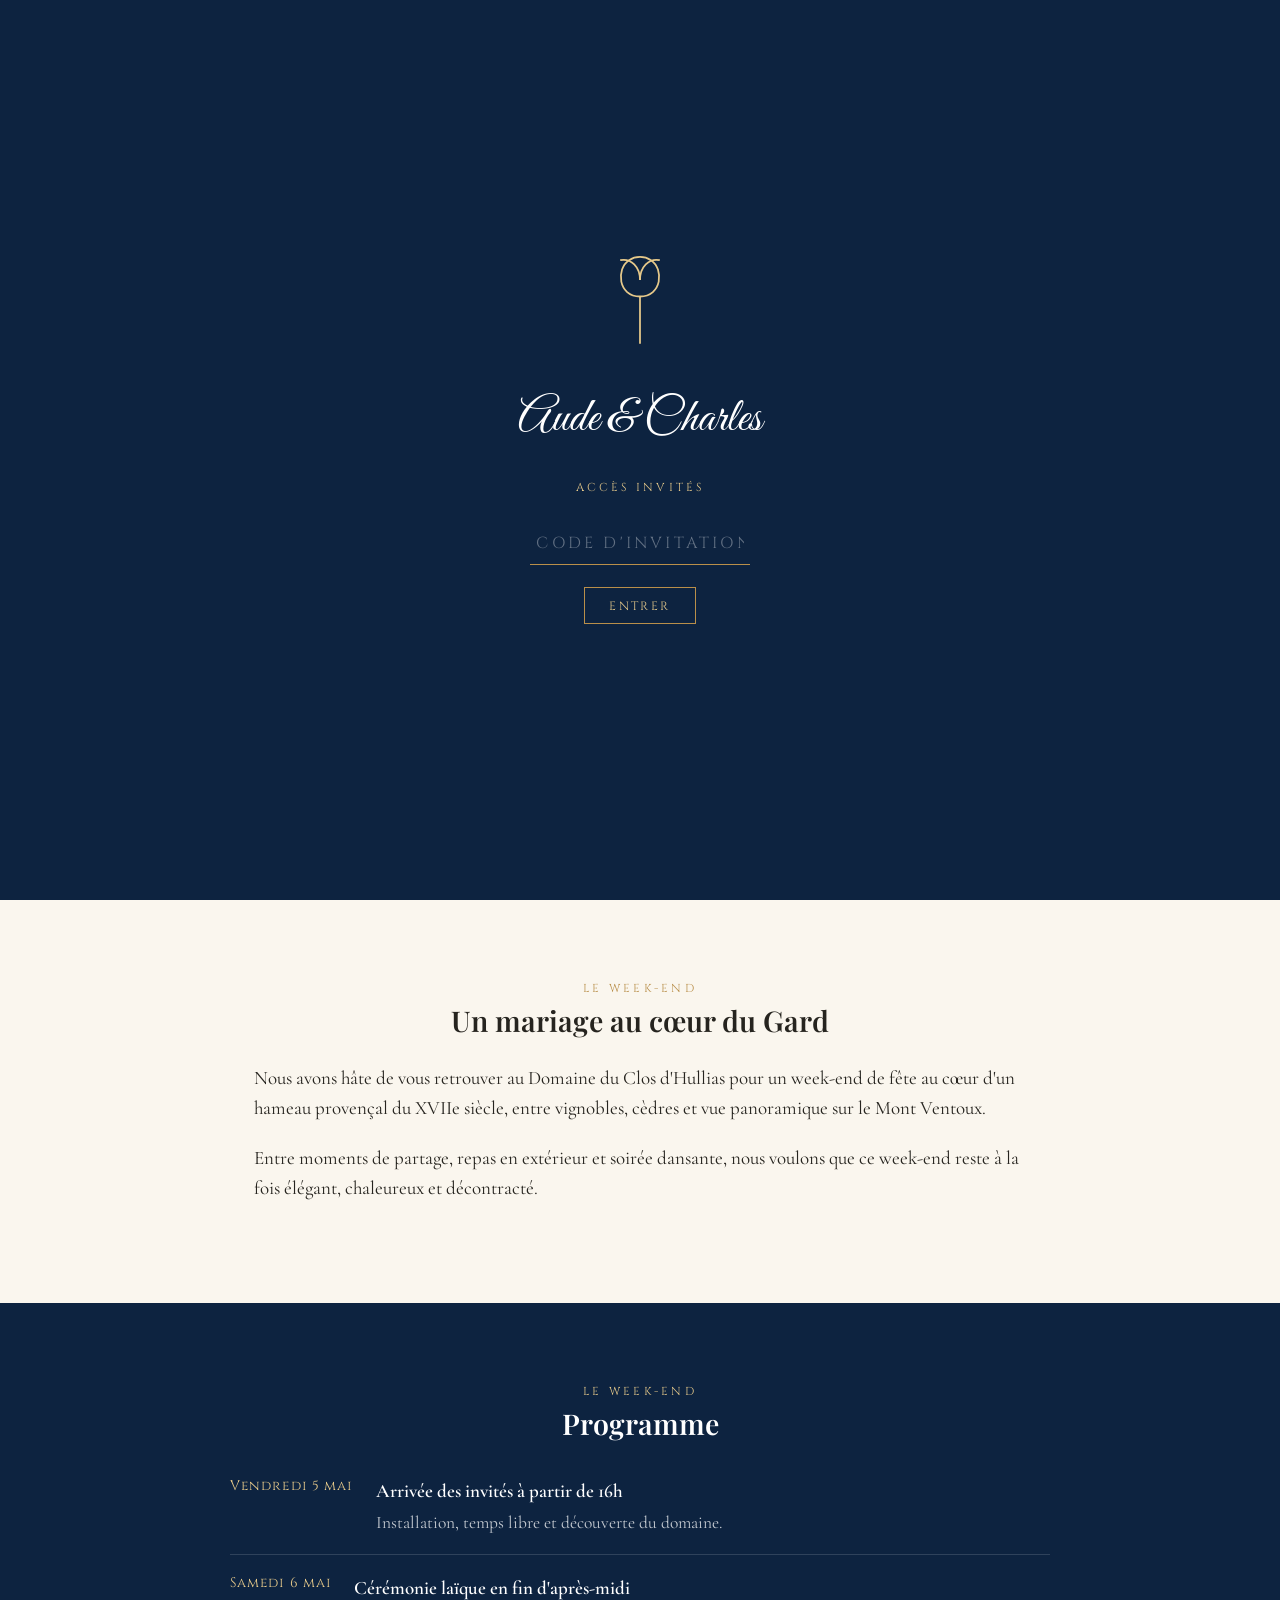
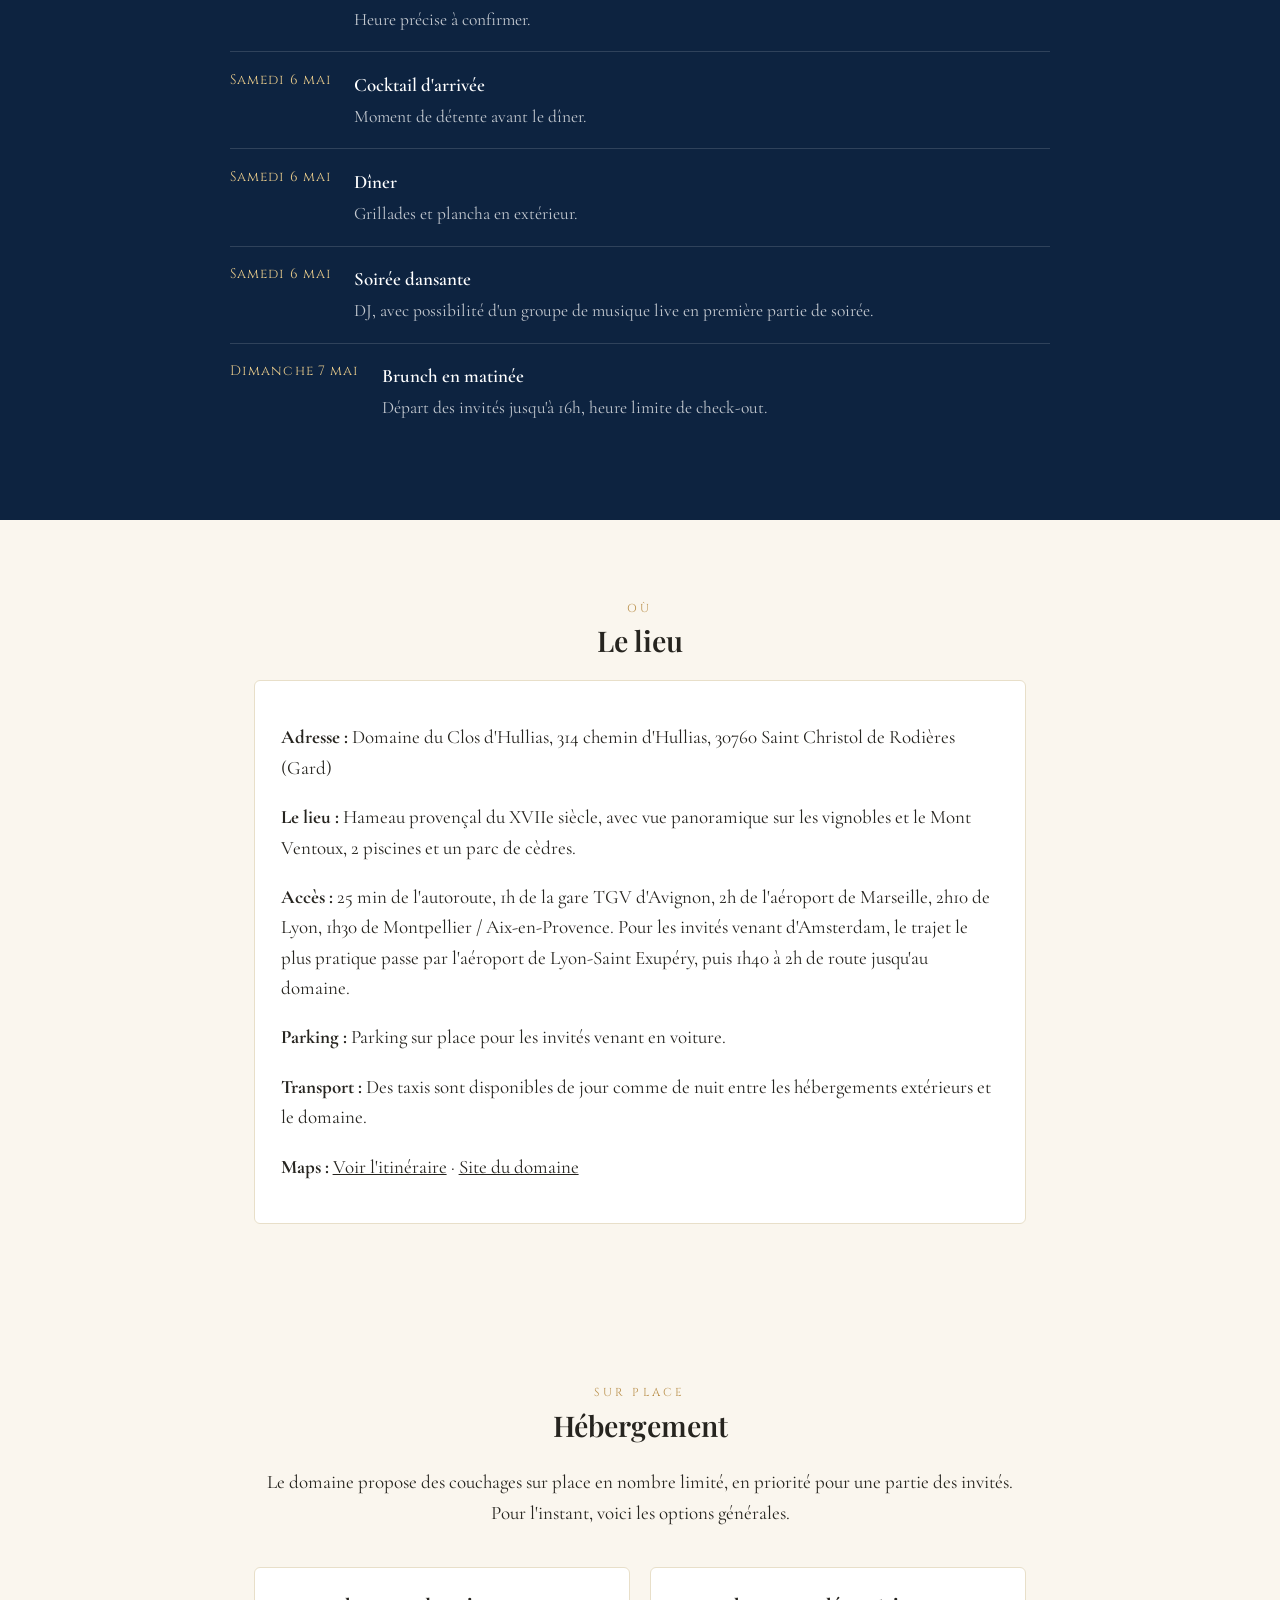
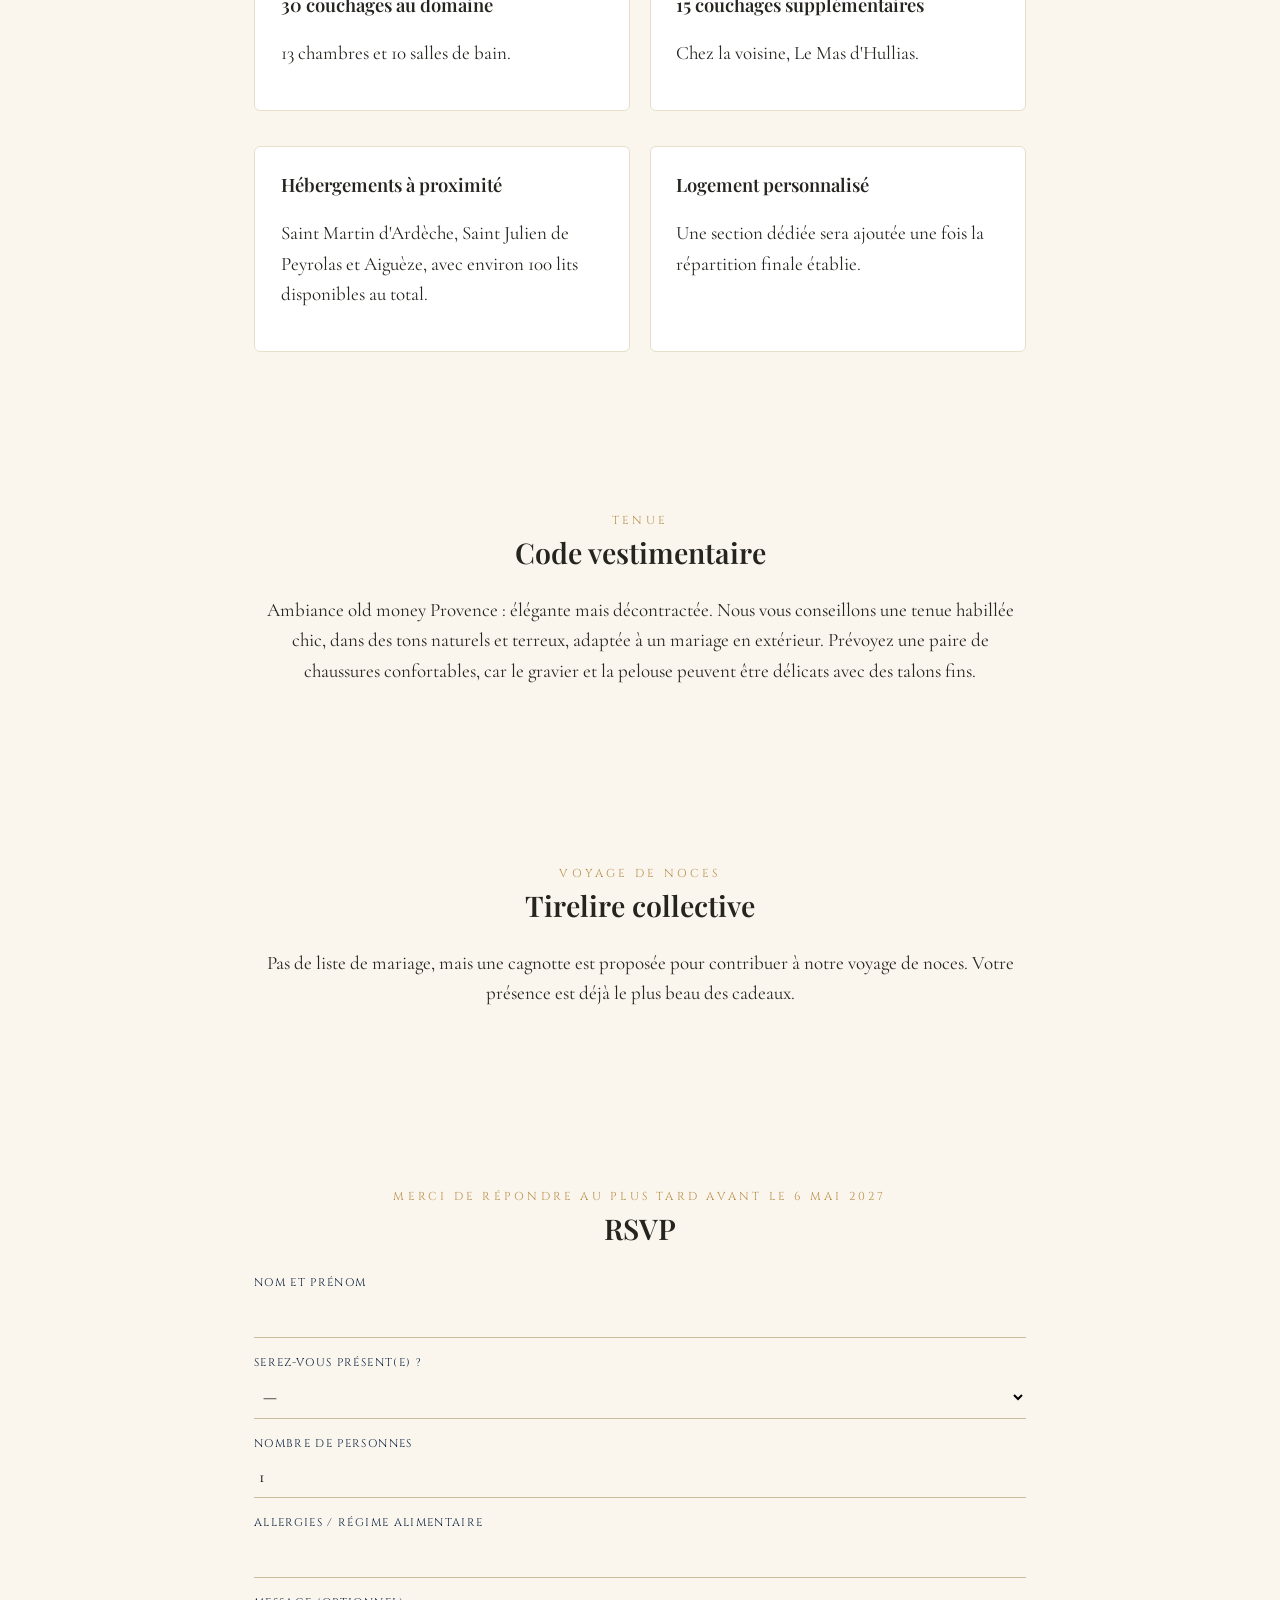
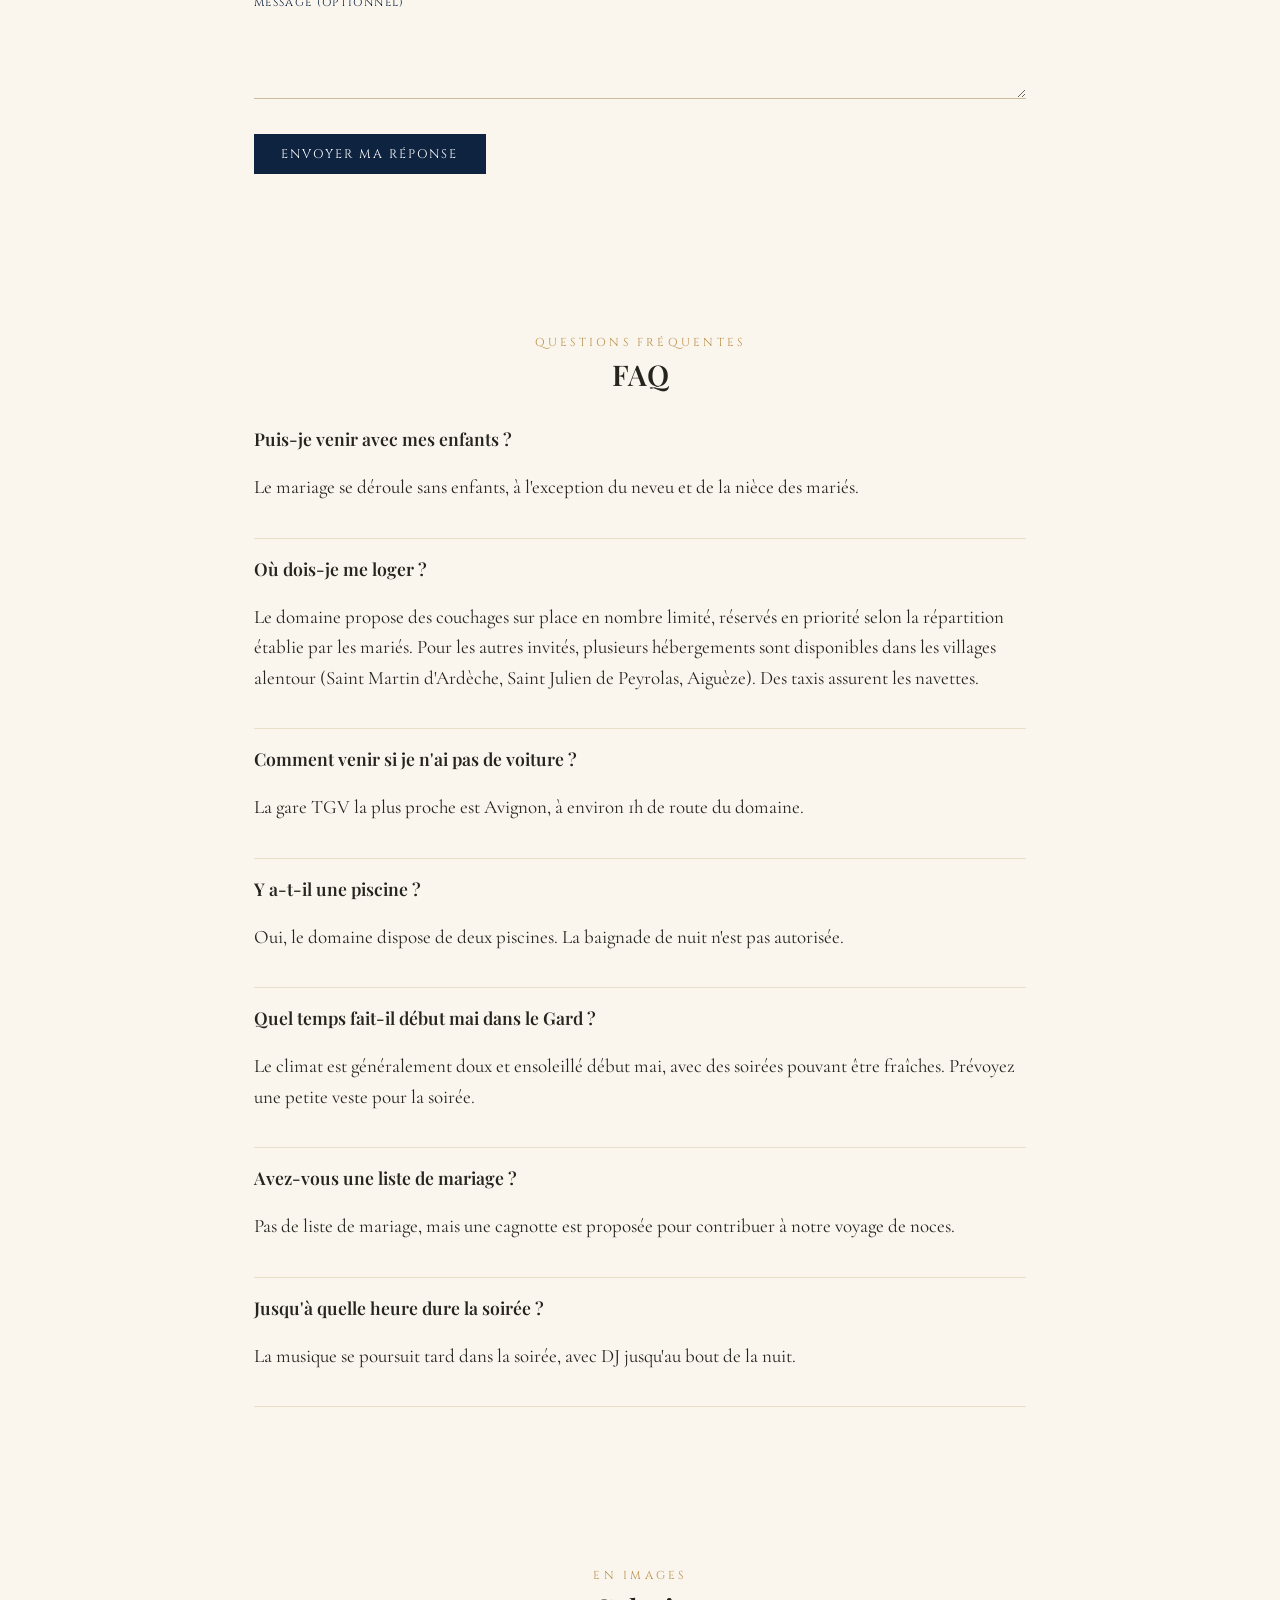
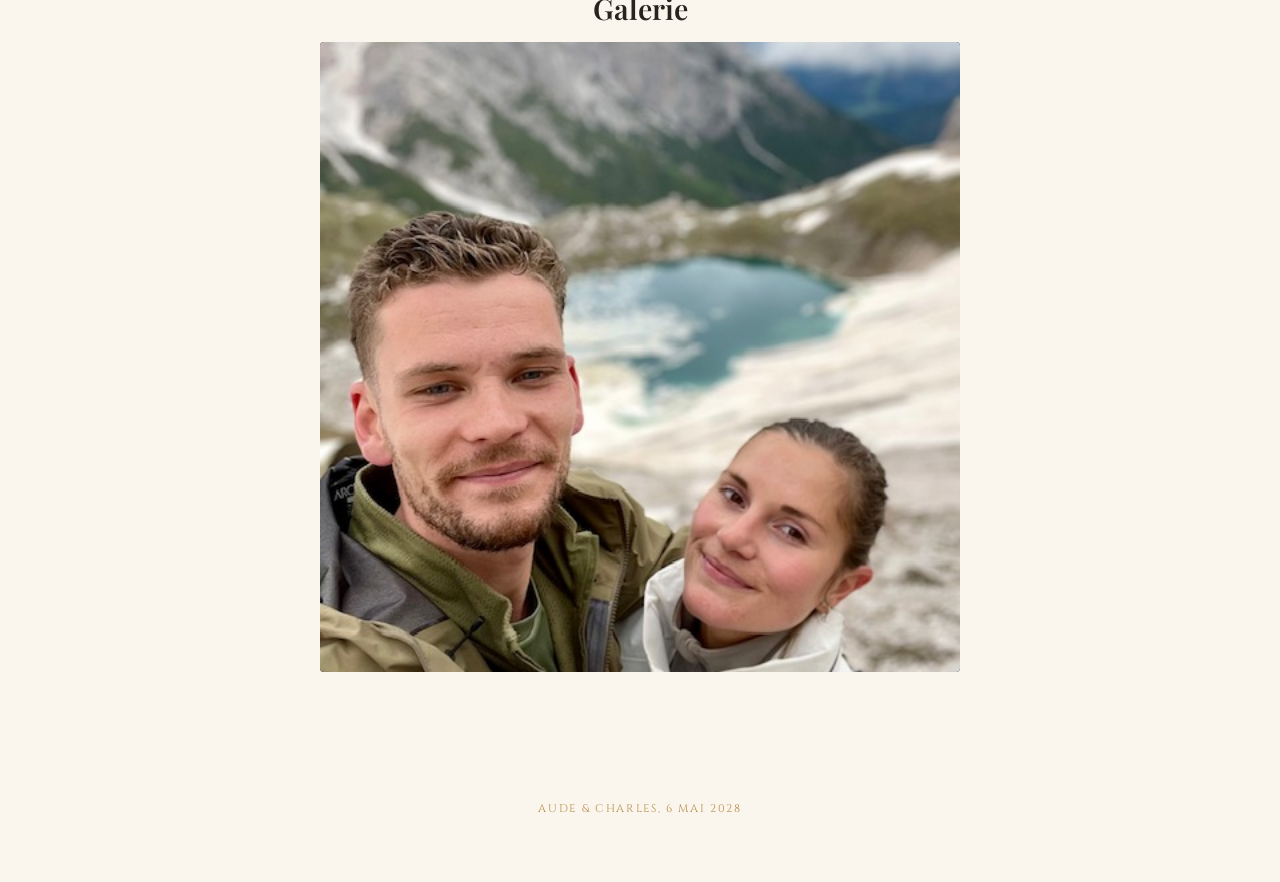
==== version 1 site/index (4).html @ 09586464 "Publish wedding website" ====
<!DOCTYPE html>
<html lang="fr">
<head>
<meta charset="UTF-8">
<meta name="viewport" content="width=device-width, initial-scale=1">
<title>Aude &amp; Charles, 6 mai 2028</title>
<link rel="preconnect" href="https://fonts.googleapis.com">
<link href="https://fonts.googleapis.com/css2?family=Playfair+Display:ital,wght@0,400;0,600;1,400&family=Cormorant+Garamond:ital,wght@0,400;0,500;0,600;1,400&family=Cinzel:wght@500;600&family=Great+Vibes&display=swap" rel="stylesheet">
<style>
  :root{
    --ivory:#faf6ee;
    --white:#ffffff;
    --marine:#0d2340;
    --marine-deep:#081627;
    --gold:#b98f4a;
    --gold-light:#e6c98a;
    --ink:#26241f;
  }
  *{box-sizing:border-box;}
  html{scroll-behavior:smooth;}
  body{
    margin:0;
    background:var(--ivory);
    color:var(--ink);
    font-family:'Cormorant Garamond', serif;
    font-size:19px;
    line-height:1.6;
  }
  h1,h2,h3{font-family:'Playfair Display', serif; font-weight:600; margin:0 0 .4em;}
  .eyebrow{
    font-family:'Cinzel', serif;
    font-size:.72rem;
    letter-spacing:.28em;
    text-transform:uppercase;
    color:var(--gold);
  }
  a{color:inherit;}
  .todo{
    background:#fff3d6;
    border:1px dashed var(--gold);
    padding:.15em .5em;
    border-radius:4px;
    font-size:.85em;
    font-family:'Cinzel', serif;
    letter-spacing:.03em;
  }
  section{padding:5rem 1.5rem; max-width:820px; margin:0 auto;}
  .center{text-align:center;}

  /* ---------- Access gate ---------- */
  #gate{
    position:fixed; inset:0; z-index:50;
    background:var(--marine);
    display:flex; align-items:center; justify-content:center;
    flex-direction:column; text-align:center; padding:2rem;
    transition:opacity .8s ease, visibility .8s ease;
  }
  #gate.hidden{opacity:0; visibility:hidden; pointer-events:none;}
  #gate svg{width:110px; height:110px; margin-bottom:1.5rem;}
  #gate h1{color:var(--white); font-family:'Great Vibes', cursive; font-size:3rem; font-weight:400; margin-bottom:.2em;}
  #gate p{color:var(--gold-light); margin-bottom:1.6rem;}
  #code-input{
    background:transparent; border:none; border-bottom:1px solid var(--gold);
    color:var(--white); font-family:'Cinzel', serif; letter-spacing:.3em;
    text-transform:uppercase; text-align:center; font-size:1rem;
    padding:.6em .4em; width:220px; outline:none;
  }
  #code-input::placeholder{color:rgba(255,255,255,.35); letter-spacing:.2em;}
  #gate button{
    margin-top:1.4rem; background:none; border:1px solid var(--gold);
    color:var(--gold-light); font-family:'Cinzel', serif; font-size:.75rem;
    letter-spacing:.2em; text-transform:uppercase; padding:.8em 2em;
    cursor:pointer; transition:background .3s;
  }
  #gate button:hover{background:rgba(185,143,74,.15);}
  #gate-error{color:#e08a8a; font-size:.85rem; margin-top:.8rem; min-height:1.2em; font-family:'Cinzel', serif; letter-spacing:.05em;}

  /* ---------- Hero ---------- */
  #hero{
    min-height:100vh; display:flex; flex-direction:column; align-items:center; justify-content:center;
    text-align:center; padding:2rem; position:relative;
    background:linear-gradient(180deg, var(--ivory), #f2ead9);
  }
  #hero .arch{width:220px; height:auto; margin-bottom:1.2rem; opacity:.85;}
  #hero h1{
    font-family:'Playfair Display', serif;
    font-size:clamp(3rem, 9vw, 5.2rem);
    font-weight:600;
    background:linear-gradient(120deg, #7a5a24, var(--gold-light) 35%, var(--gold) 55%, #7a5a24 80%);
    -webkit-background-clip:text; background-clip:text; color:transparent;
    margin:0;
  }
  #hero .amp{font-family:'Great Vibes', cursive; font-size:.55em; display:inline-block; margin:0 .15em; color:var(--gold);}
  #hero .date{margin-top:1rem; font-family:'Cinzel', serif; letter-spacing:.25em; font-size:.95rem; color:var(--marine);}
  #hero .place{margin-top:.3rem; font-size:1.05rem; color:#5a5648;}

  /* ---------- Countdown ---------- */
  #countdown{display:flex; gap:2.2rem; justify-content:center; margin-top:2.6rem; flex-wrap:wrap;}
  #countdown div{text-align:center;}
  #countdown .num{font-family:'Playfair Display', serif; font-size:2.4rem; color:var(--marine); line-height:1;}
  #countdown .lab{font-family:'Cinzel', serif; font-size:.62rem; letter-spacing:.2em; text-transform:uppercase; color:var(--gold);}

  /* ---------- Programme (navy) ---------- */
  #programme{background:var(--marine); color:var(--white); max-width:none;}
  #programme .inner{max-width:820px; margin:0 auto;}
  #programme .eyebrow{color:var(--gold-light);}
  #programme h2{color:var(--white);}
  .prog-item{
    display:flex; gap:1.4rem; padding:1.1rem 0; border-bottom:1px solid rgba(255,255,255,.14);
  }
  .prog-item:last-child{border-bottom:none;}
  .prog-time{font-family:'Cinzel', serif; font-size:.85rem; letter-spacing:.08em; color:var(--gold-light); min-width:74px;}
  .prog-what b{font-weight:600;}
  .prog-what span{display:block; opacity:.75; font-size:.92em; margin-top:.15em;}

  /* ---------- Venue ---------- */
  .card{
    background:var(--white); border:1px solid #e8dfc9; border-radius:6px;
    padding:1.4rem 1.6rem; margin-top:1rem;
  }

  /* ---------- Accommodation ---------- */
  .gite-grid{display:grid; grid-template-columns:1fr 1fr; gap:1.2rem; margin-top:1.4rem;}
  @media (max-width:640px){.gite-grid{grid-template-columns:1fr;}}
  .gite h3{font-size:1.15rem; margin-bottom:.2em;}
  .gite ul{margin:.6em 0 0; padding-left:1.1em;}

  /* ---------- RSVP ---------- */
  form#rsvp-form{display:flex; flex-direction:column; gap:1rem; margin-top:1.4rem;}
  form#rsvp-form label{font-family:'Cinzel', serif; font-size:.7rem; letter-spacing:.12em; text-transform:uppercase; color:var(--marine); margin-bottom:.3em; display:block;}
  form#rsvp-form input, form#rsvp-form select, form#rsvp-form textarea{
    width:100%; font-family:'Cormorant Garamond', serif; font-size:1.05rem;
    padding:.6em .3em; border:none; border-bottom:1px solid #c9bd9e; background:transparent; outline:none;
  }
  form#rsvp-form button{
    align-self:flex-start; background:var(--marine); color:var(--white); border:none;
    font-family:'Cinzel', serif; font-size:.78rem; letter-spacing:.16em; text-transform:uppercase;
    padding:.9em 2.2em; cursor:pointer; margin-top:.6rem; transition:background .3s;
  }
  form#rsvp-form button:hover{background:var(--marine-deep);}

  /* ---------- FAQ ---------- */
  .faq-item{border-bottom:1px solid #e8dfc9; padding:1rem 0;}
  .faq-item h3{font-size:1.1rem; margin-bottom:.3em;}

  /* ---------- Gallery ---------- */
  #gallery-wrap{position:relative; max-width:none; padding:5rem 0;}
  #gallery-strip-left, #gallery-strip-right{
    position:fixed; top:0; bottom:0; width:140px; overflow:hidden; z-index:1; display:none;
  }
  #gallery-strip-left{left:0;}
  #gallery-strip-right{right:0;}
  .strip-track{display:flex; flex-direction:column; animation:scrollUp 40s linear infinite;}
  .strip-track img{width:100%; height:auto; opacity:.5;}
  @keyframes scrollUp{from{transform:translateY(0);} to{transform:translateY(-50%);}}
  @media (min-width:1200px){
    #gallery-strip-left, #gallery-strip-right{display:block;}
  }
  #gallery-fade{
    position:relative; width:100%; max-width:640px; height:70vh; margin:0 auto;
    background:var(--marine-deep); border-radius:4px; overflow:hidden;
  }
  #gallery-fade img{
    position:absolute; inset:0; width:100%; height:100%; object-fit:cover;
    opacity:0; transition:opacity 1.4s ease;
  }
  #gallery-fade img.active{opacity:1;}

  footer{text-align:center; padding:3rem 1.5rem 4rem; font-family:'Cinzel', serif; font-size:.7rem; letter-spacing:.15em; color:var(--gold); text-transform:uppercase;}
</style>
</head>
<body>

<!-- ================= ACCESS GATE ================= -->
<div id="gate">
  <svg viewBox="0 0 100 100" fill="none" stroke="#e6c98a" stroke-width="1.6">
    <path d="M50 88 V45"/>
    <path d="M50 45 C30 45 28 20 40 12 C46 8 54 8 60 12 C72 20 70 45 50 45 Z"/>
    <path d="M50 30 C50 18 58 10 68 12"/>
    <path d="M50 30 C50 18 42 10 32 12"/>
  </svg>
  <h1>Aude &amp; Charles</h1>
  <p class="eyebrow">Accès invités</p>
  <input id="code-input" type="text" placeholder="Code d'invitation" autocomplete="off">
  <button onclick="checkCode()">Entrer</button>
  <div id="gate-error"></div>
</div>

<!-- ================= HERO ================= -->
<section id="hero">
  <svg class="arch" viewBox="0 0 200 120" fill="none" stroke="#b98f4a" stroke-width="1.2">
    <path d="M20 120 V50 C20 15 60 5 100 5 C140 5 180 15 180 50 V120"/>
    <path d="M35 110 C45 90 40 70 55 65" stroke-width=".9"/>
    <path d="M165 110 C155 90 160 70 145 65" stroke-width=".9"/>
  </svg>
  <h1>Aude <span class="amp">&amp;</span> Charles</h1>
  <div class="date">Samedi 6 mai 2028</div>
  <div class="place">Domaine du Clos d'Hullias, Saint-Christol-de-Rodières, Gard</div>
  <div id="countdown">
    <div><div class="num" id="cd-days">–</div><div class="lab">Jours</div></div>
    <div><div class="num" id="cd-hours">–</div><div class="lab">Heures</div></div>
    <div><div class="num" id="cd-min">–</div><div class="lab">Min</div></div>
    <div><div class="num" id="cd-sec">–</div><div class="lab">Sec</div></div>
  </div>
</section>

<!-- ================= NOTRE HISTOIRE ================= -->
<section id="histoire">
  <div class="eyebrow center">Le week-end</div>
  <h2 class="center">Un mariage au cœur du Gard</h2>
  <p>Nous avons hâte de vous retrouver au Domaine du Clos d'Hullias pour un week-end de fête au cœur d'un hameau provençal du XVIIe siècle, entre vignobles, cèdres et vue panoramique sur le Mont Ventoux.</p>
  <p>Entre moments de partage, repas en extérieur et soirée dansante, nous voulons que ce week-end reste à la fois élégant, chaleureux et décontracté.</p>
</section>

<!-- ================= PROGRAMME ================= -->
<section id="programme">
  <div class="inner">
    <div class="eyebrow center">Le week-end</div>
    <h2 class="center">Programme</h2>
    <div class="prog-item">
      <div class="prog-time">Vendredi 5 mai</div>
      <div class="prog-what"><b>Arrivée des invités à partir de 16h</b><span>Installation, temps libre et découverte du domaine.</span></div>
    </div>
    <div class="prog-item">
      <div class="prog-time">Samedi 6 mai</div>
      <div class="prog-what"><b>Cérémonie laïque en fin d'après-midi</b><span>Heure précise à confirmer.</span></div>
    </div>
    <div class="prog-item">
      <div class="prog-time">Samedi 6 mai</div>
      <div class="prog-what"><b>Cocktail d'arrivée</b><span>Moment de détente avant le dîner.</span></div>
    </div>
    <div class="prog-item">
      <div class="prog-time">Samedi 6 mai</div>
      <div class="prog-what"><b>Dîner</b><span>Grillades et plancha en extérieur.</span></div>
    </div>
    <div class="prog-item">
      <div class="prog-time">Samedi 6 mai</div>
      <div class="prog-what"><b>Soirée dansante</b><span>DJ, avec possibilité d'un groupe de musique live en première partie de soirée.</span></div>
    </div>
    <div class="prog-item">
      <div class="prog-time">Dimanche 7 mai</div>
      <div class="prog-what"><b>Brunch en matinée</b><span>Départ des invités jusqu'à 16h, heure limite de check-out.</span></div>
    </div>
  </div>
</section>

<!-- ================= LE LIEU ================= -->
<section id="lieu">
  <div class="eyebrow center">Où</div>
  <h2 class="center">Le lieu</h2>
  <div class="card">
    <p><b>Adresse :</b> Domaine du Clos d'Hullias, 314 chemin d'Hullias, 30760 Saint Christol de Rodières (Gard)</p>
    <p><b>Le lieu :</b> Hameau provençal du XVIIe siècle, avec vue panoramique sur les vignobles et le Mont Ventoux, 2 piscines et un parc de cèdres.</p>
    <p><b>Accès :</b> 25 min de l'autoroute, 1h de la gare TGV d'Avignon, 2h de l'aéroport de Marseille, 2h10 de Lyon, 1h30 de Montpellier / Aix-en-Provence. Pour les invités venant d'Amsterdam, le trajet le plus pratique passe par l'aéroport de Lyon-Saint Exupéry, puis 1h40 à 2h de route jusqu'au domaine.</p>
    <p><b>Parking :</b> Parking sur place pour les invités venant en voiture.</p>
    <p><b>Transport :</b> Des taxis sont disponibles de jour comme de nuit entre les hébergements extérieurs et le domaine.</p>
    <p><b>Maps :</b> <a href="https://maps.app.goo.gl/h7Cuv1ZLrgEkhD6XA" target="_blank" rel="noopener noreferrer">Voir l'itinéraire</a> · <a href="https://www.hullias.com/" target="_blank" rel="noopener noreferrer">Site du domaine</a></p>
  </div>
</section>

<!-- ================= HÉBERGEMENT ================= -->
<section id="hebergement">
  <div class="eyebrow center">Sur place</div>
  <h2 class="center">Hébergement</h2>
  <p class="center">Le domaine propose des couchages sur place en nombre limité, en priorité pour une partie des invités. Pour l'instant, voici les options générales.</p>
  <div class="gite-grid">
    <div class="card gite">
      <h3>30 couchages au domaine</h3>
      <p>13 chambres et 10 salles de bain.</p>
    </div>
    <div class="card gite">
      <h3>15 couchages supplémentaires</h3>
      <p>Chez la voisine, Le Mas d'Hullias.</p>
    </div>
    <div class="card gite">
      <h3>Hébergements à proximité</h3>
      <p>Saint Martin d'Ardèche, Saint Julien de Peyrolas et Aiguèze, avec environ 100 lits disponibles au total.</p>
    </div>
    <div class="card gite">
      <h3>Logement personnalisé</h3>
      <p>Une section dédiée sera ajoutée une fois la répartition finale établie.</p>
    </div>
  </div>
</section>

<!-- ================= CODE VESTIMENTAIRE ================= -->
<section id="dresscode">
  <div class="eyebrow center">Tenue</div>
  <h2 class="center">Code vestimentaire</h2>
  <p class="center">Ambiance old money Provence : élégante mais décontractée. Nous vous conseillons une tenue habillée chic, dans des tons naturels et terreux, adaptée à un mariage en extérieur. Prévoyez une paire de chaussures confortables, car le gravier et la pelouse peuvent être délicats avec des talons fins.</p>
</section>

<!-- ================= TIRELIRE ================= -->
<section id="cagnotte">
  <div class="eyebrow center">Voyage de noces</div>
  <h2 class="center">Tirelire collective</h2>
  <p class="center">Pas de liste de mariage, mais une cagnotte est proposée pour contribuer à notre voyage de noces. Votre présence est déjà le plus beau des cadeaux.</p>
</section>

<!-- ================= RSVP ================= -->
<section id="rsvp">
  <div class="eyebrow center">Merci de répondre au plus tard avant le 6 mai 2027</div>
  <h2 class="center">RSVP</h2>
  <form id="rsvp-form" onsubmit="return submitRsvp(event)">
    <div><label>Nom et prénom</label><input type="text" required></div>
    <div><label>Serez-vous présent(e) ?</label>
      <select required>
        <option value="">—</option>
        <option>Oui, avec joie</option>
        <option>Non, je ne pourrai pas venir</option>
      </select>
    </div>
    <div><label>Nombre de personnes</label><input type="number" min="1" value="1"></div>
    <div><label>Allergies / régime alimentaire</label><input type="text"></div>
    <div><label>Message (optionnel)</label><textarea rows="3"></textarea></div>
    <button type="submit">Envoyer ma réponse</button>
  </form>
</section>

<!-- ================= FAQ ================= -->
<section id="faq">
  <div class="eyebrow center">Questions fréquentes</div>
  <h2 class="center">FAQ</h2>
  <div class="faq-item"><h3>Puis-je venir avec mes enfants ?</h3><p>Le mariage se déroule sans enfants, à l'exception du neveu et de la nièce des mariés.</p></div>
  <div class="faq-item"><h3>Où dois-je me loger ?</h3><p>Le domaine propose des couchages sur place en nombre limité, réservés en priorité selon la répartition établie par les mariés. Pour les autres invités, plusieurs hébergements sont disponibles dans les villages alentour (Saint Martin d'Ardèche, Saint Julien de Peyrolas, Aiguèze). Des taxis assurent les navettes.</p></div>
  <div class="faq-item"><h3>Comment venir si je n'ai pas de voiture ?</h3><p>La gare TGV la plus proche est Avignon, à environ 1h de route du domaine.</p></div>
  <div class="faq-item"><h3>Y a-t-il une piscine ?</h3><p>Oui, le domaine dispose de deux piscines. La baignade de nuit n'est pas autorisée.</p></div>
  <div class="faq-item"><h3>Quel temps fait-il début mai dans le Gard ?</h3><p>Le climat est généralement doux et ensoleillé début mai, avec des soirées pouvant être fraîches. Prévoyez une petite veste pour la soirée.</p></div>
  <div class="faq-item"><h3>Avez-vous une liste de mariage ?</h3><p>Pas de liste de mariage, mais une cagnotte est proposée pour contribuer à notre voyage de noces.</p></div>
  <div class="faq-item"><h3>Jusqu'à quelle heure dure la soirée ?</h3><p>La musique se poursuit tard dans la soirée, avec DJ jusqu'au bout de la nuit.</p></div>
</section>

<!-- ================= GALERIE ================= -->
<div id="gallery-wrap">
  <div id="gallery-strip-left"><div class="strip-track" id="strip-left-track"></div></div>
  <div class="eyebrow center">En images</div>
  <h2 class="center">Galerie</h2>
  <div id="gallery-fade"></div>
  <div id="gallery-strip-right"><div class="strip-track" id="strip-right-track"></div></div>
</div>

<footer>Aude &amp; Charles, 6 mai 2028</footer>

<script>
  const ACCESS_CODE = "MOUSSE";
  const WEDDING_DATE = "2028-05-06T16:00:00";
  const MAILTO_ADDRESS = "votre-adresse@example.com";

  function checkCode(){
    const val = document.getElementById('code-input').value.trim().toUpperCase();
    if(val === ACCESS_CODE){
      document.getElementById('gate').classList.add('hidden');
    } else {
      document.getElementById('gate-error').textContent = "Code incorrect, réessayez.";
    }
  }
  document.getElementById('code-input').addEventListener('keydown', function(e){
    if(e.key === 'Enter') checkCode();
  });

  // ---- Countdown ----
  function startCountdown(){
    const target = new Date(WEDDING_DATE);
    function tick(){
      const now = new Date();
      let diff = target - now;
      if(diff < 0) diff = 0;
      const days = Math.floor(diff / 86400000);
      const hours = Math.floor((diff / 3600000) % 24);
      const mins = Math.floor((diff / 60000) % 60);
      const secs = Math.floor((diff / 1000) % 60);
      document.getElementById('cd-days').textContent = days;
      document.getElementById('cd-hours').textContent = String(hours).padStart(2,'0');
      document.getElementById('cd-min').textContent = String(mins).padStart(2,'0');
      document.getElementById('cd-sec').textContent = String(secs).padStart(2,'0');
    }
    tick();
    setInterval(tick, 1000);
  }
  startCountdown();

  // ---- RSVP (mailto placeholder) ----
  function submitRsvp(e){
    e.preventDefault();
    const inputs = e.target.querySelectorAll('input, select, textarea');
    let body = "";
    inputs.forEach(i => body += i.previousElementSibling.textContent + ": " + i.value + "%0D%0A");
    window.location.href = "mailto:" + MAILTO_ADDRESS + "?subject=RSVP Mariage Aude %26 Charles&body=" + body;
    return false;
  }

  // ---- Gallery: random fade ----
  const galleryEl = document.getElementById('gallery-fade');
  const galleryPaths = [
    '../photos%20site/Images%202/IMG_5808.JPG',
    '../photos%20site/Images%202/IMG_6939.JPG',
    '../photos%20site/Images%202/IMG_0194.JPG',
    '../photos%20site/Images%202/IMG_0181.JPG',
    '../photos%20site/Images%202/BF9534E5-0163-4594-90A1-D3C29FAA27A2.JPG',
    '../photos%20site/Images%202/8b6e3a0c-c058-4e49-9d8f-1cc5feca65e1%202.JPG',
    '../photos%20site/Images%202/IMG_5297.jpg',
    '../photos%20site/Images%202/IMG_7723.JPG',
    '../photos%20site/Images%202/DF662B31-F67A-48A0-BEEA-6E9688774C49.JPG',
    '../photos%20site/Images%202/IMG_2388.JPG',
    '../photos%20site/Images%202/IMG_5948.JPG',
    '../photos%20site/Images%202/88E9CDC4-7583-41AA-A3FA-20E4F3CD4CFD.JPG',
    '../photos%20site/Images%202/99CD3FC4-AC72-4BC4-B29F-9A4C175D82D2.JPG',
    '../photos%20site/Images%202/IMG_7962.JPG',
    '../photos%20site/Images%202/IMG_0203.JPG',
    '../photos%20site/Images%202/IMG_7155.JPG',
    '../photos%20site/Images%202/IMG_0615.jpeg',
    '../photos%20site/Images%202/IMG_0731.jpeg',
    '../photos%20site/Images%202/IMG_0940.jpeg',
    '../photos%20site/Images%202/IMG_1009.jpeg',
    '../photos%20site/Images%202/IMG_1033.jpeg',
    '../photos%20site/Images%202/IMG_1114.jpeg',
    '../photos%20site/Images%202/IMG_1142.jpeg',
    '../photos%20site/Images%202/IMG_1291.jpeg',
    '../photos%20site/Images%202/IMG_1381.jpeg'
  ];
  const total = galleryPaths.length;
  const paths = [...galleryPaths];
  // shuffle
  for(let i=paths.length-1;i>0;i--){
    const j = Math.floor(Math.random()*(i+1));
    [paths[i],paths[j]] = [paths[j],paths[i]];
  }
  let idx = 0;
  const imgA = document.createElement('img');
  const imgB = document.createElement('img');
  imgA.src = paths[0];
  galleryEl.appendChild(imgA);
  galleryEl.appendChild(imgB);
  imgA.classList.add('active');
  function cycle(){
    idx = (idx+1) % paths.length;
    const showingA = imgA.classList.contains('active');
    const nextImg = showingA ? imgB : imgA;
    const curImg = showingA ? imgA : imgB;
    nextImg.src = paths[idx];
    nextImg.classList.add('active');
    curImg.classList.remove('active');
  }
  setInterval(cycle, 4500);

  // ---- Side scrolling strips (desktop only, decorative) ----
  function fillStrip(trackId, startOffset){
    const track = document.getElementById(trackId);
    for(let r=0; r<2; r++){
      for(let i=1;i<=12;i++){
        const n = ((i + startOffset - 1) % total) + 1;
        const img = document.createElement('img');
        img.src = paths[n - 1];
        track.appendChild(img);
      }
    }
  }
  fillStrip('strip-left-track', 0);
  fillStrip('strip-right-track', 20);
</script>
</body>
</html>
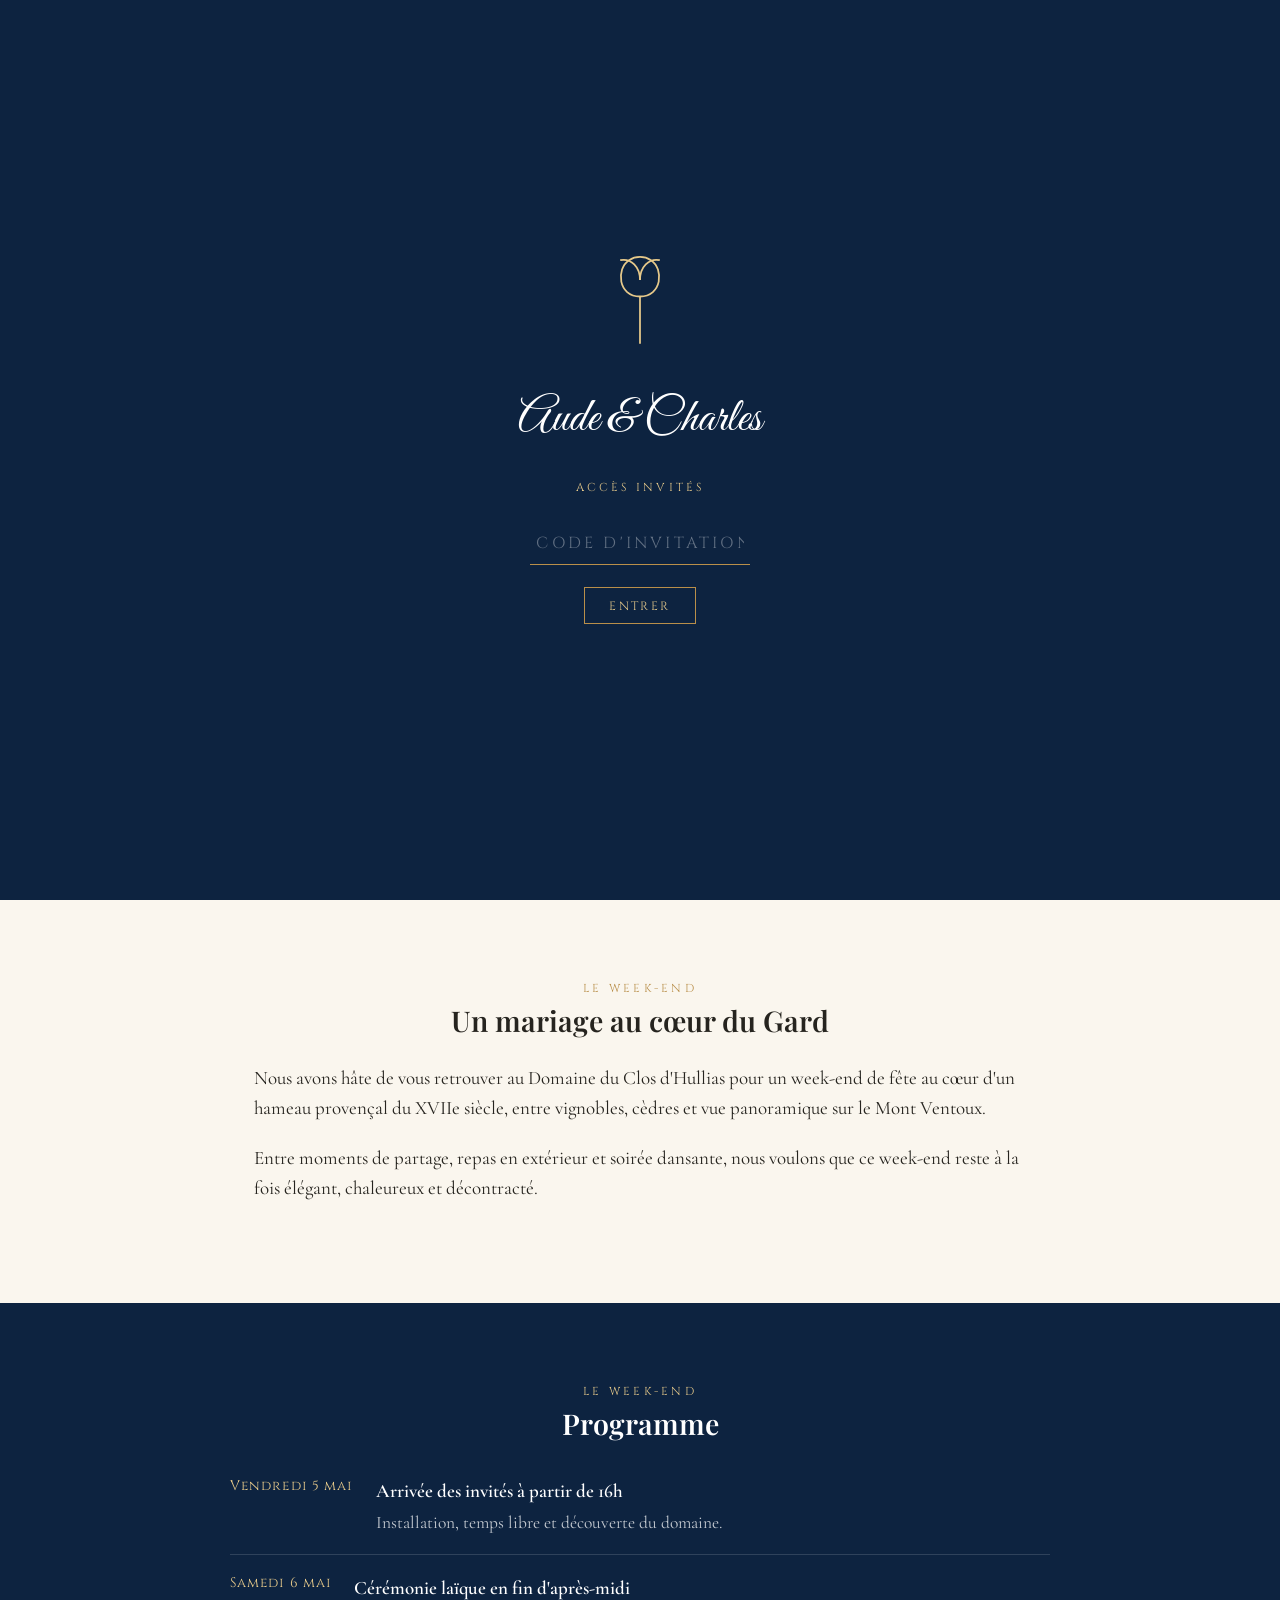
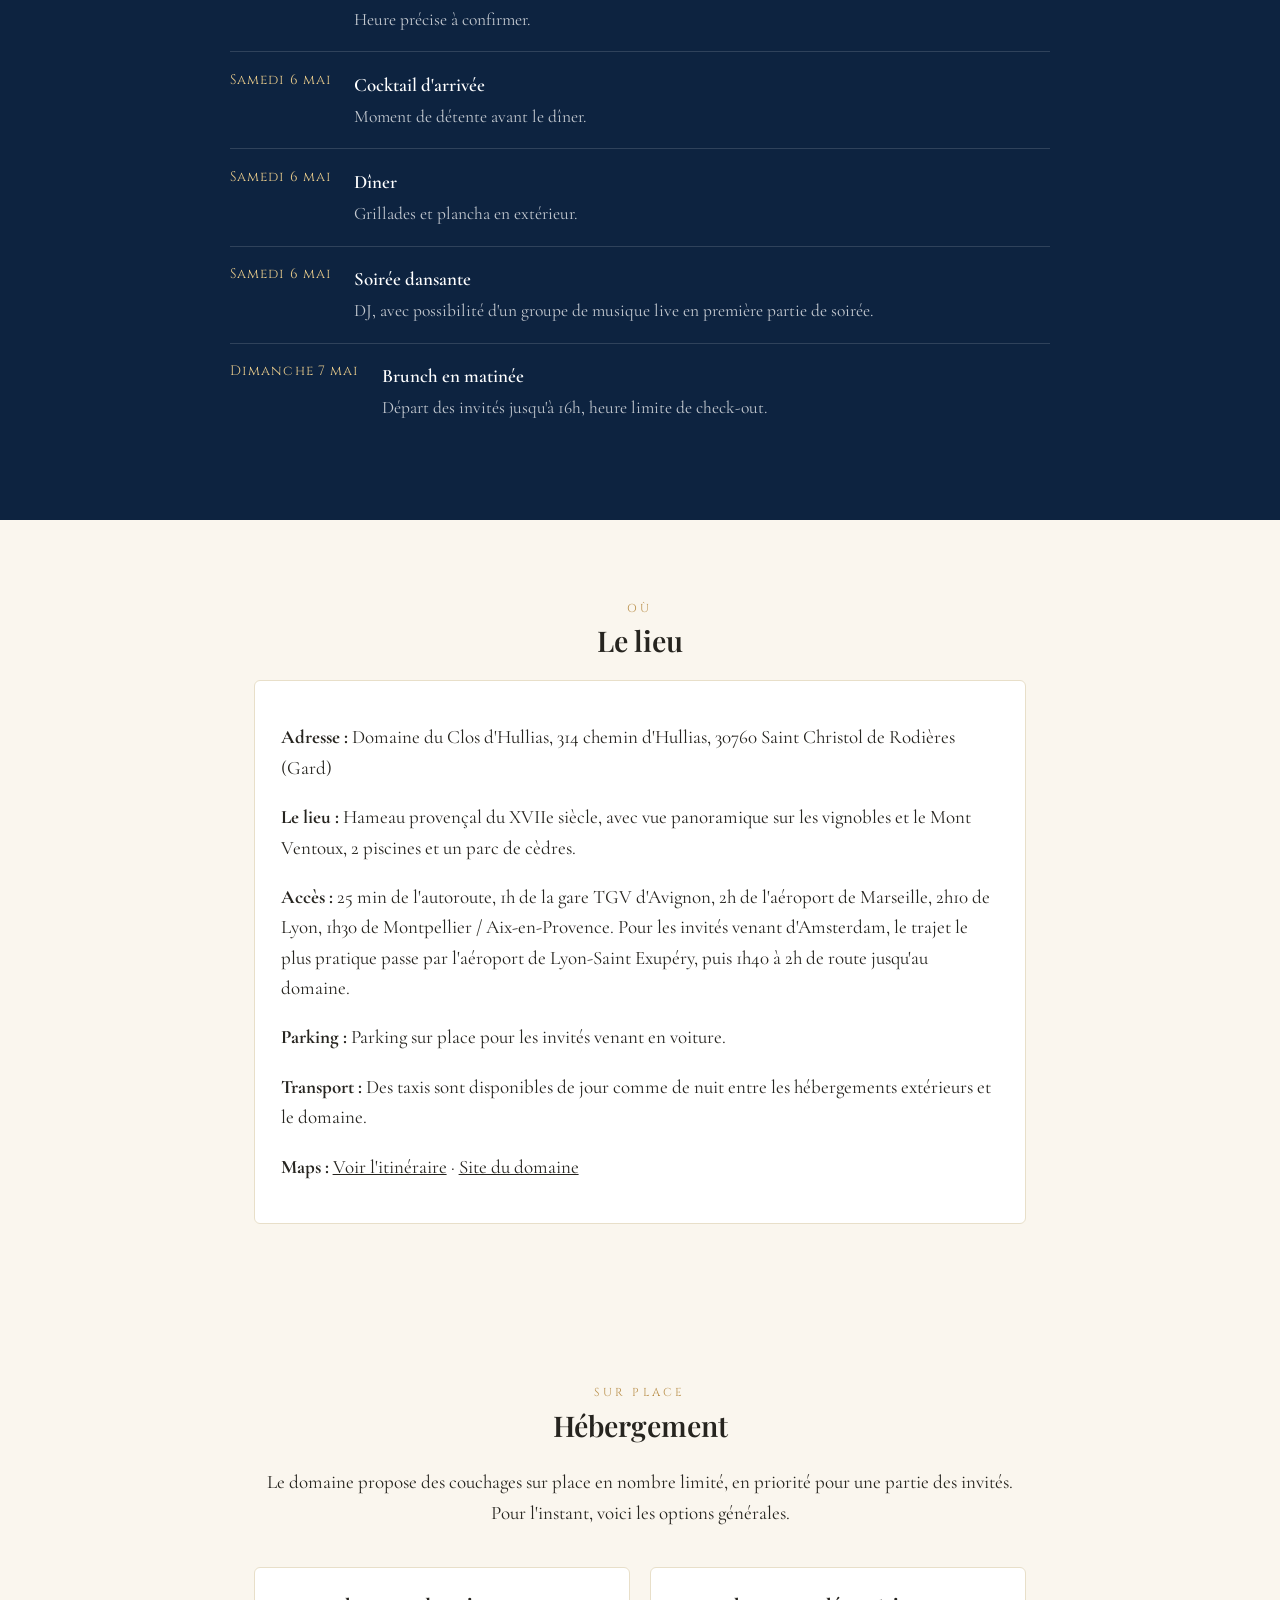
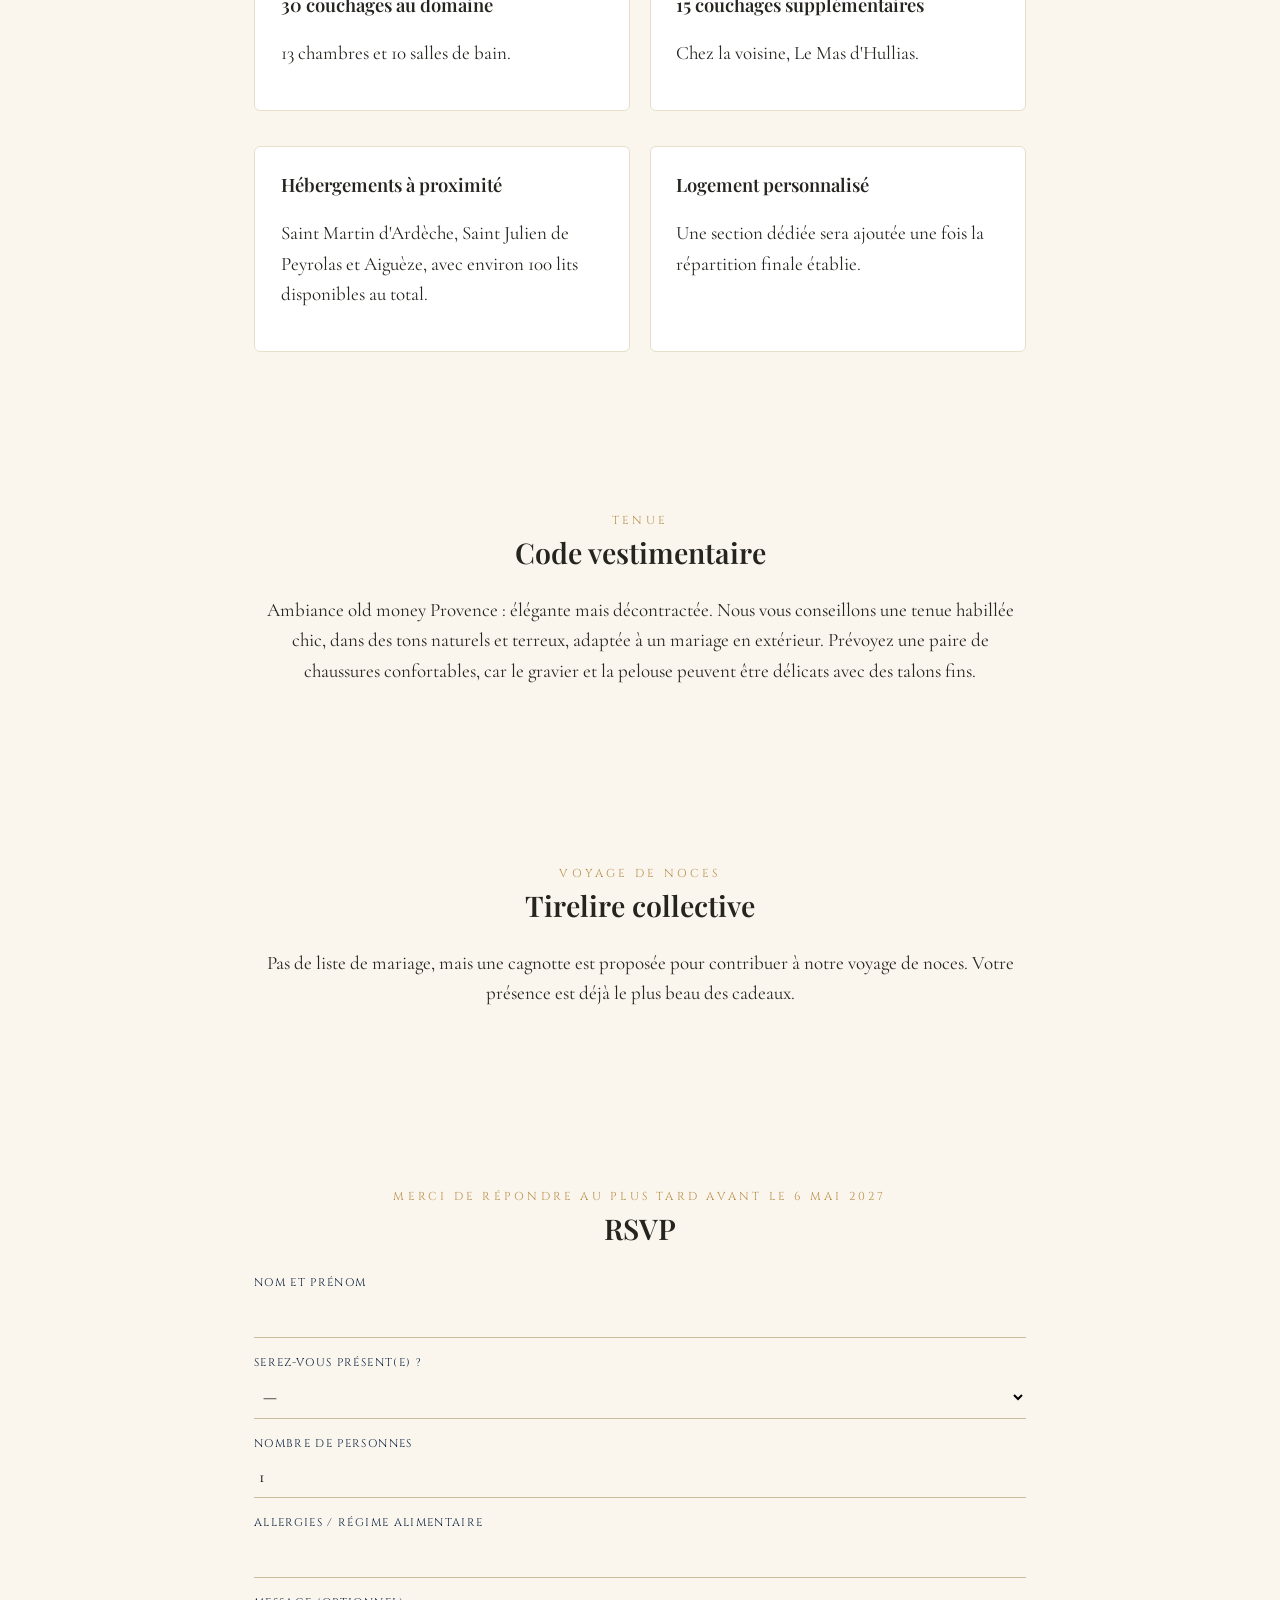
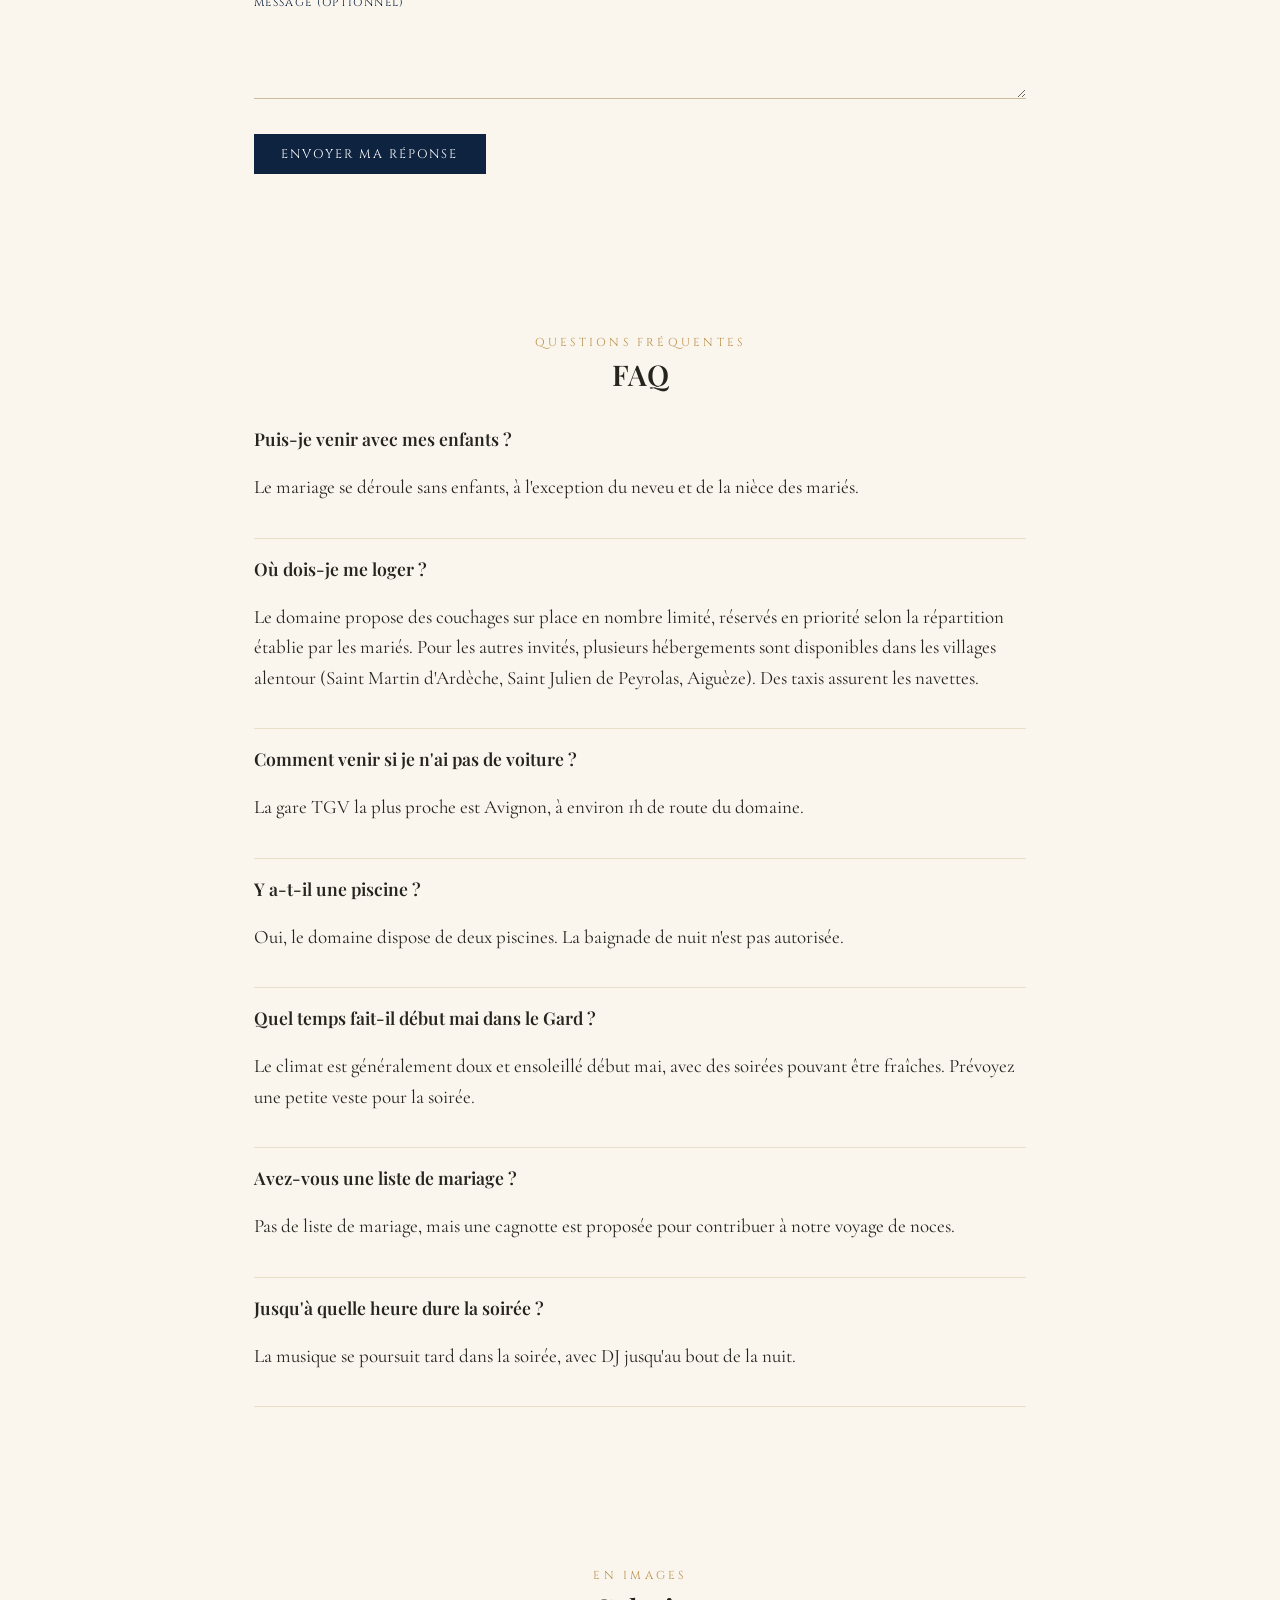
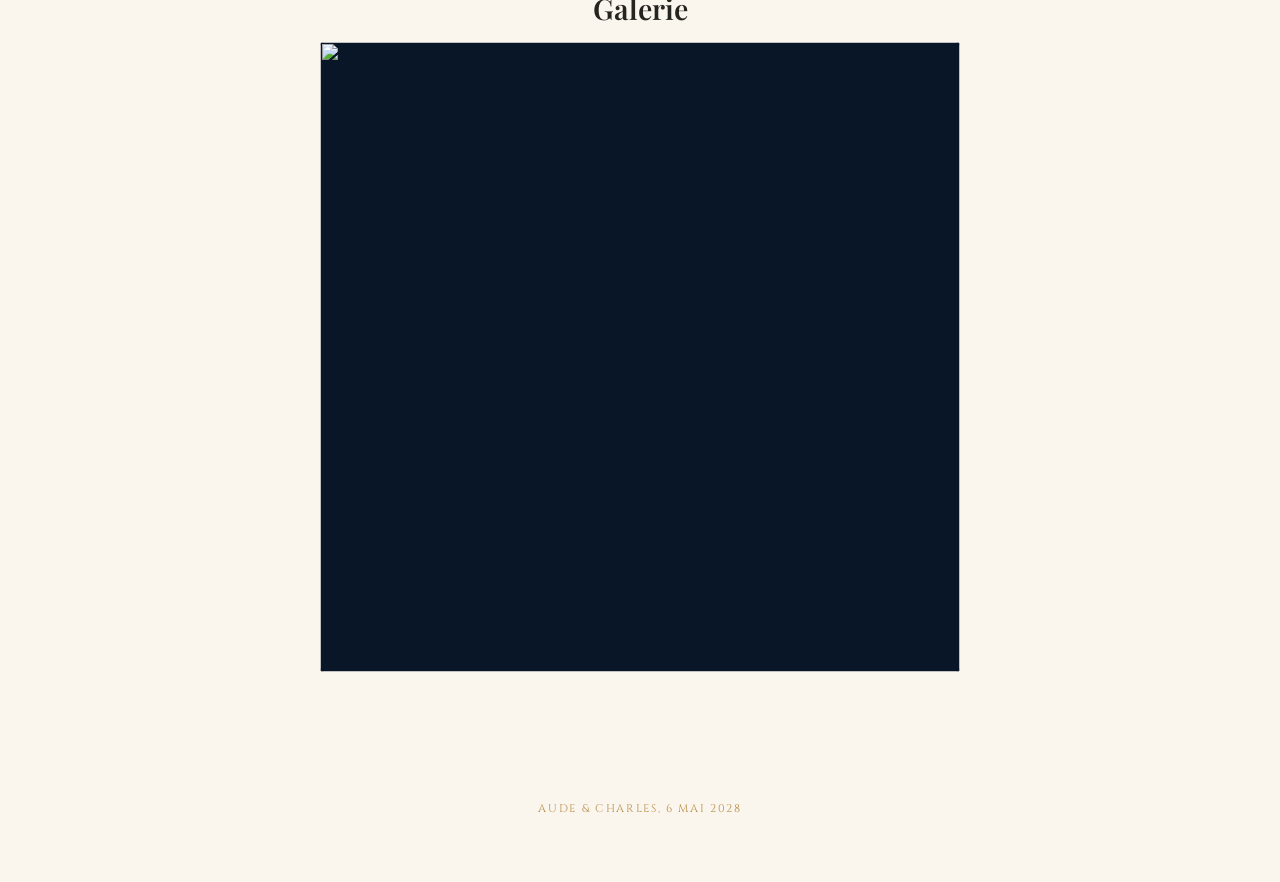
==== commit e12ce3ad: "Fix GitHub Pages entry point and asset paths" ====
--- a/version 1 site/index (4).html
+++ b/version 1 site/index (4).html
@@ -392,31 +392,31 @@
   // ---- Gallery: random fade ----
   const galleryEl = document.getElementById('gallery-fade');
   const galleryPaths = [
-    '../photos%20site/Images%202/IMG_5808.JPG',
-    '../photos%20site/Images%202/IMG_6939.JPG',
-    '../photos%20site/Images%202/IMG_0194.JPG',
-    '../photos%20site/Images%202/IMG_0181.JPG',
-    '../photos%20site/Images%202/BF9534E5-0163-4594-90A1-D3C29FAA27A2.JPG',
-    '../photos%20site/Images%202/8b6e3a0c-c058-4e49-9d8f-1cc5feca65e1%202.JPG',
-    '../photos%20site/Images%202/IMG_5297.jpg',
-    '../photos%20site/Images%202/IMG_7723.JPG',
-    '../photos%20site/Images%202/DF662B31-F67A-48A0-BEEA-6E9688774C49.JPG',
-    '../photos%20site/Images%202/IMG_2388.JPG',
-    '../photos%20site/Images%202/IMG_5948.JPG',
-    '../photos%20site/Images%202/88E9CDC4-7583-41AA-A3FA-20E4F3CD4CFD.JPG',
-    '../photos%20site/Images%202/99CD3FC4-AC72-4BC4-B29F-9A4C175D82D2.JPG',
-    '../photos%20site/Images%202/IMG_7962.JPG',
-    '../photos%20site/Images%202/IMG_0203.JPG',
-    '../photos%20site/Images%202/IMG_7155.JPG',
-    '../photos%20site/Images%202/IMG_0615.jpeg',
-    '../photos%20site/Images%202/IMG_0731.jpeg',
-    '../photos%20site/Images%202/IMG_0940.jpeg',
-    '../photos%20site/Images%202/IMG_1009.jpeg',
-    '../photos%20site/Images%202/IMG_1033.jpeg',
-    '../photos%20site/Images%202/IMG_1114.jpeg',
-    '../photos%20site/Images%202/IMG_1142.jpeg',
-    '../photos%20site/Images%202/IMG_1291.jpeg',
-    '../photos%20site/Images%202/IMG_1381.jpeg'
+    'photos%20site/Images%202/IMG_5808.JPG',
+    'photos%20site/Images%202/IMG_6939.JPG',
+    'photos%20site/Images%202/IMG_0194.JPG',
+    'photos%20site/Images%202/IMG_0181.JPG',
+    'photos%20site/Images%202/BF9534E5-0163-4594-90A1-D3C29FAA27A2.JPG',
+    'photos%20site/Images%202/8b6e3a0c-c058-4e49-9d8f-1cc5feca65e1%202.JPG',
+    'photos%20site/Images%202/IMG_5297.jpg',
+    'photos%20site/Images%202/IMG_7723.JPG',
+    'photos%20site/Images%202/DF662B31-F67A-48A0-BEEA-6E9688774C49.JPG',
+    'photos%20site/Images%202/IMG_2388.JPG',
+    'photos%20site/Images%202/IMG_5948.JPG',
+    'photos%20site/Images%202/88E9CDC4-7583-41AA-A3FA-20E4F3CD4CFD.JPG',
+    'photos%20site/Images%202/99CD3FC4-AC72-4BC4-B29F-9A4C175D82D2.JPG',
+    'photos%20site/Images%202/IMG_7962.JPG',
+    'photos%20site/Images%202/IMG_0203.JPG',
+    'photos%20site/Images%202/IMG_7155.JPG',
+    'photos%20site/Images%202/IMG_0615.jpeg',
+    'photos%20site/Images%202/IMG_0731.jpeg',
+    'photos%20site/Images%202/IMG_0940.jpeg',
+    'photos%20site/Images%202/IMG_1009.jpeg',
+    'photos%20site/Images%202/IMG_1033.jpeg',
+    'photos%20site/Images%202/IMG_1114.jpeg',
+    'photos%20site/Images%202/IMG_1142.jpeg',
+    'photos%20site/Images%202/IMG_1291.jpeg',
+    'photos%20site/Images%202/IMG_1381.jpeg'
   ];
   const total = galleryPaths.length;
   const paths = [...galleryPaths];
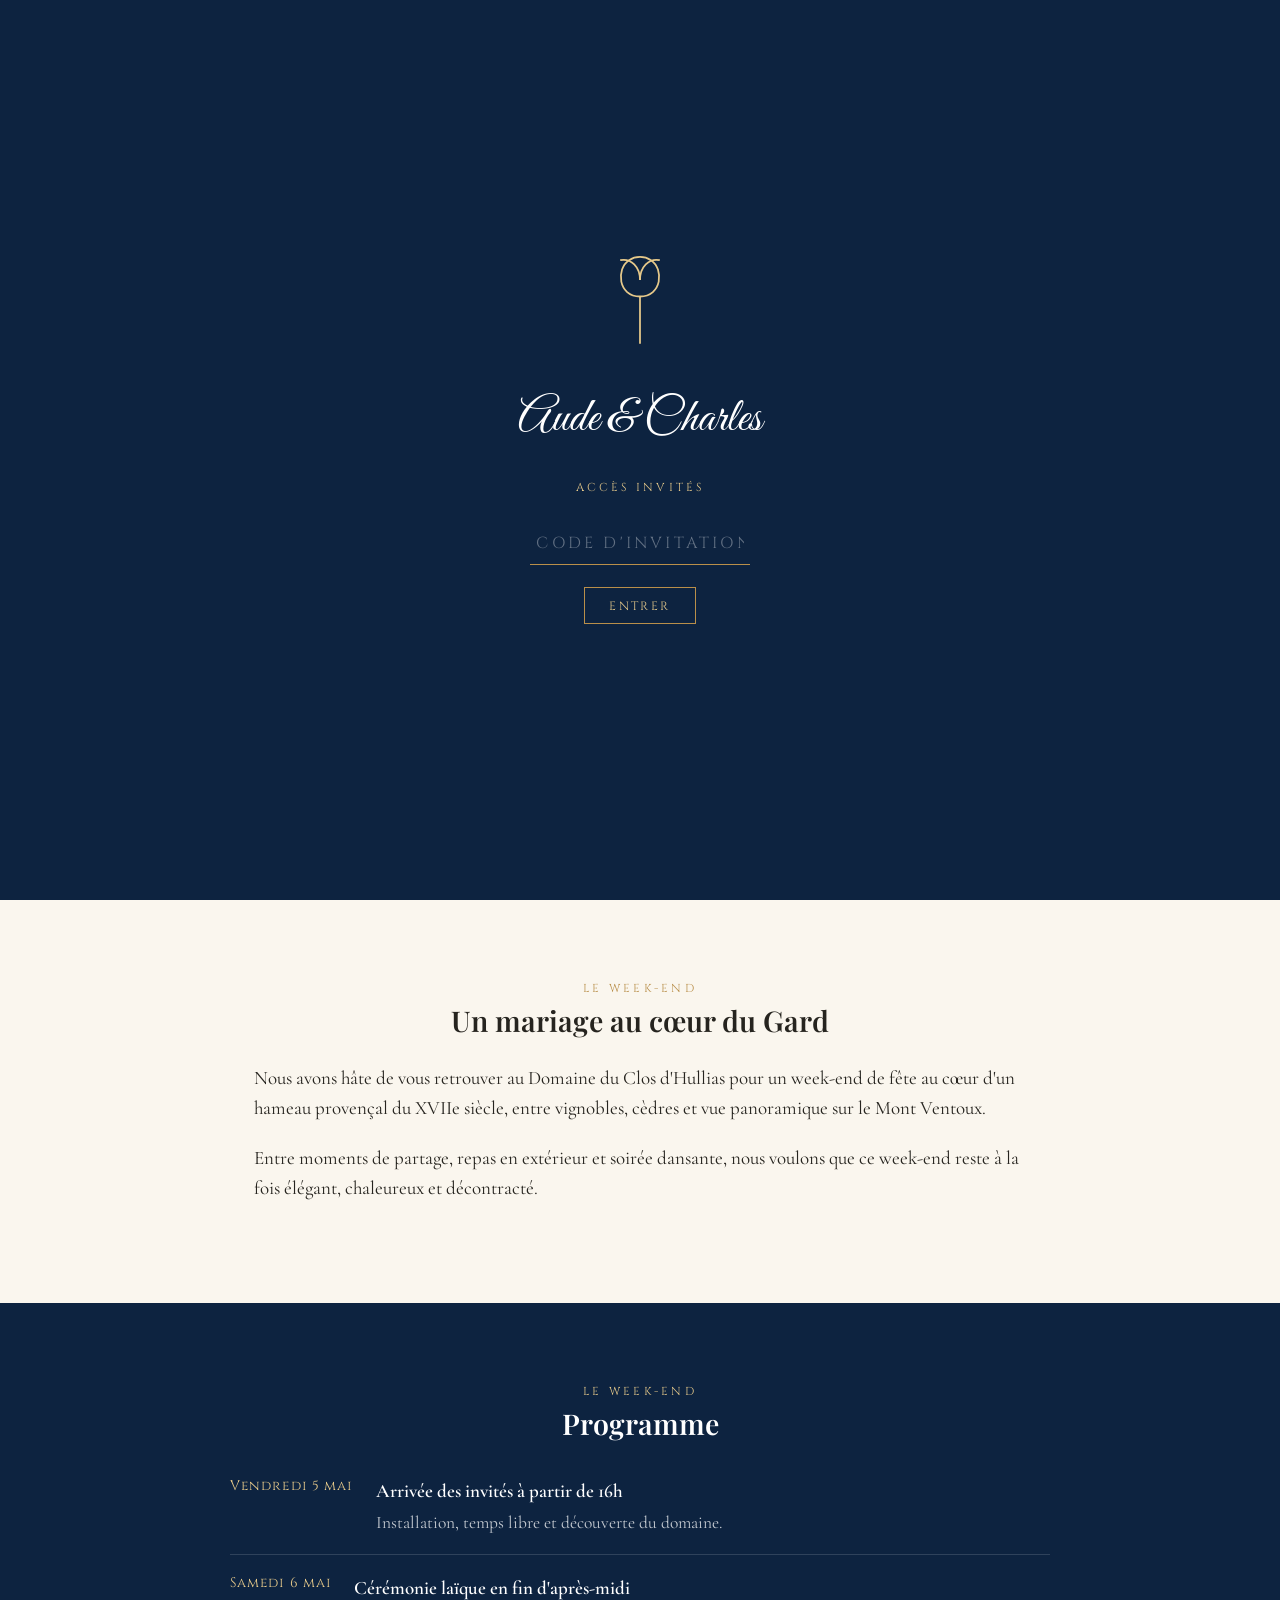
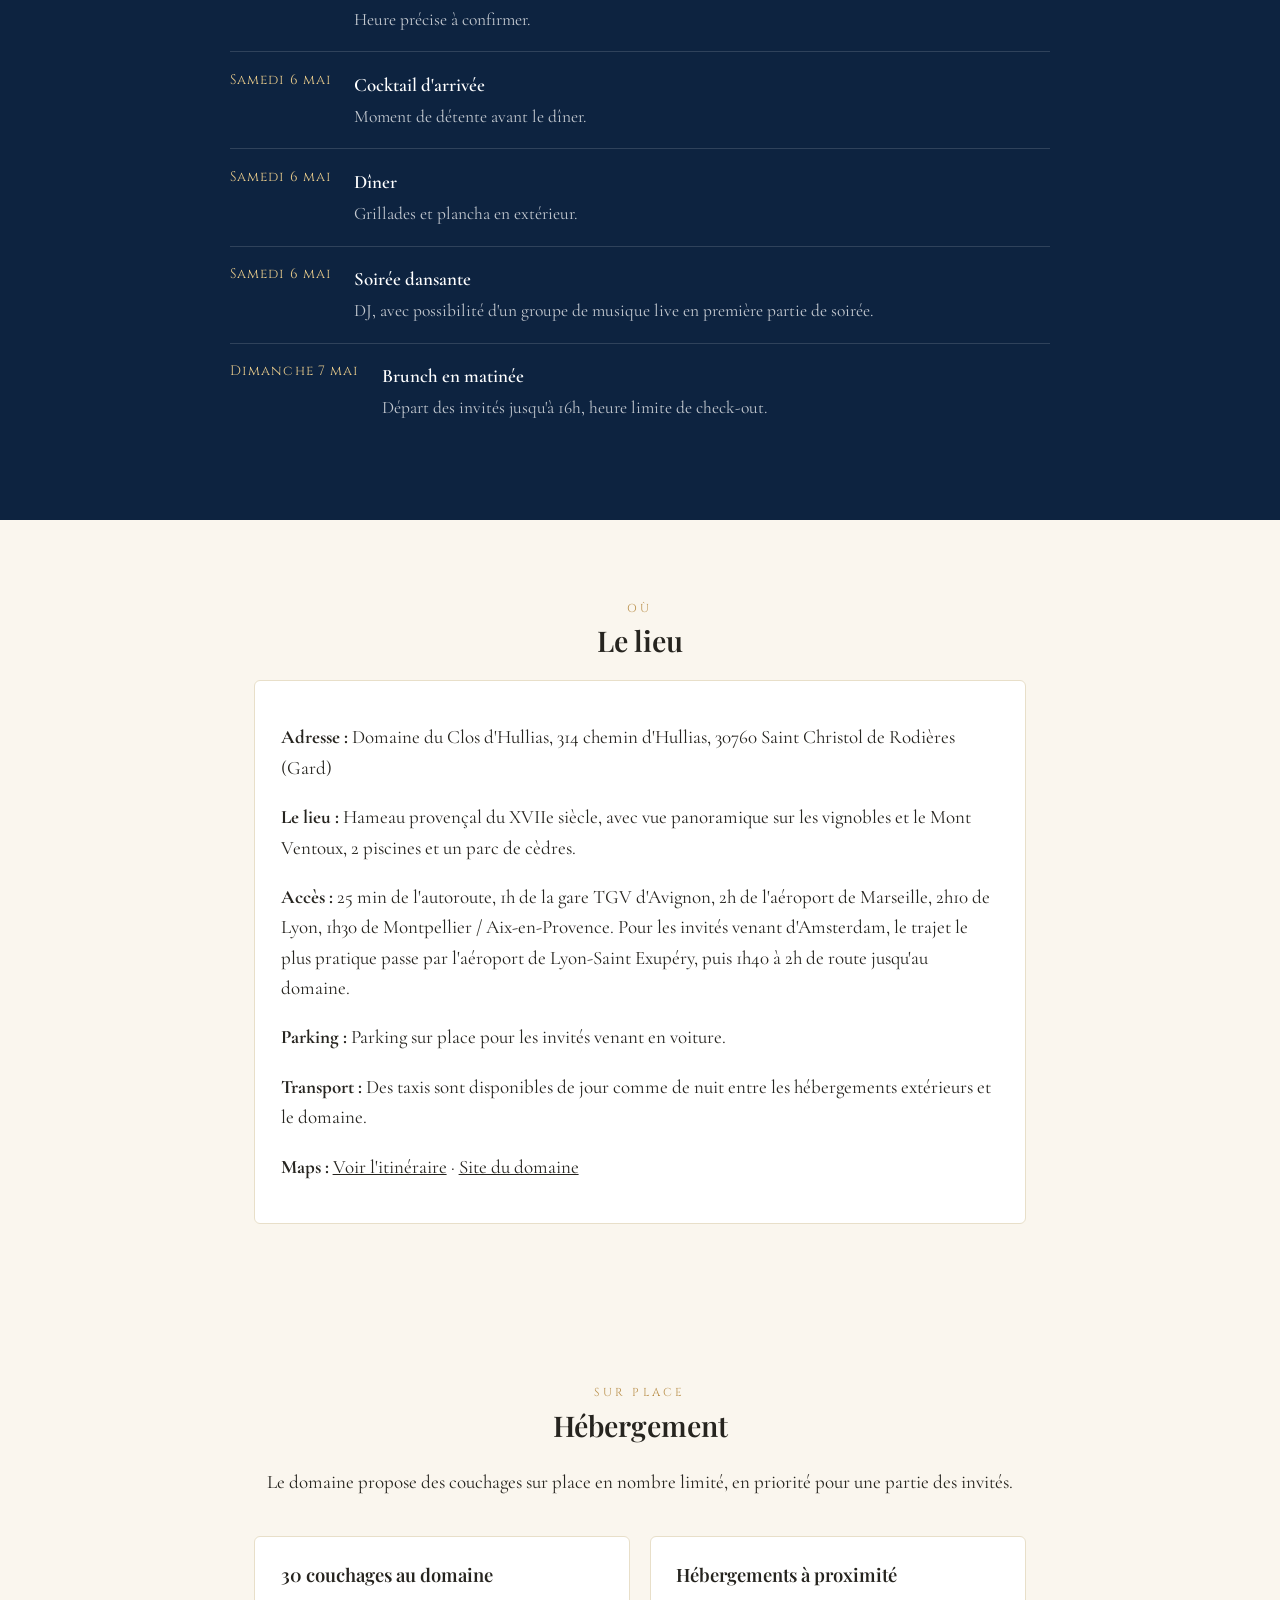
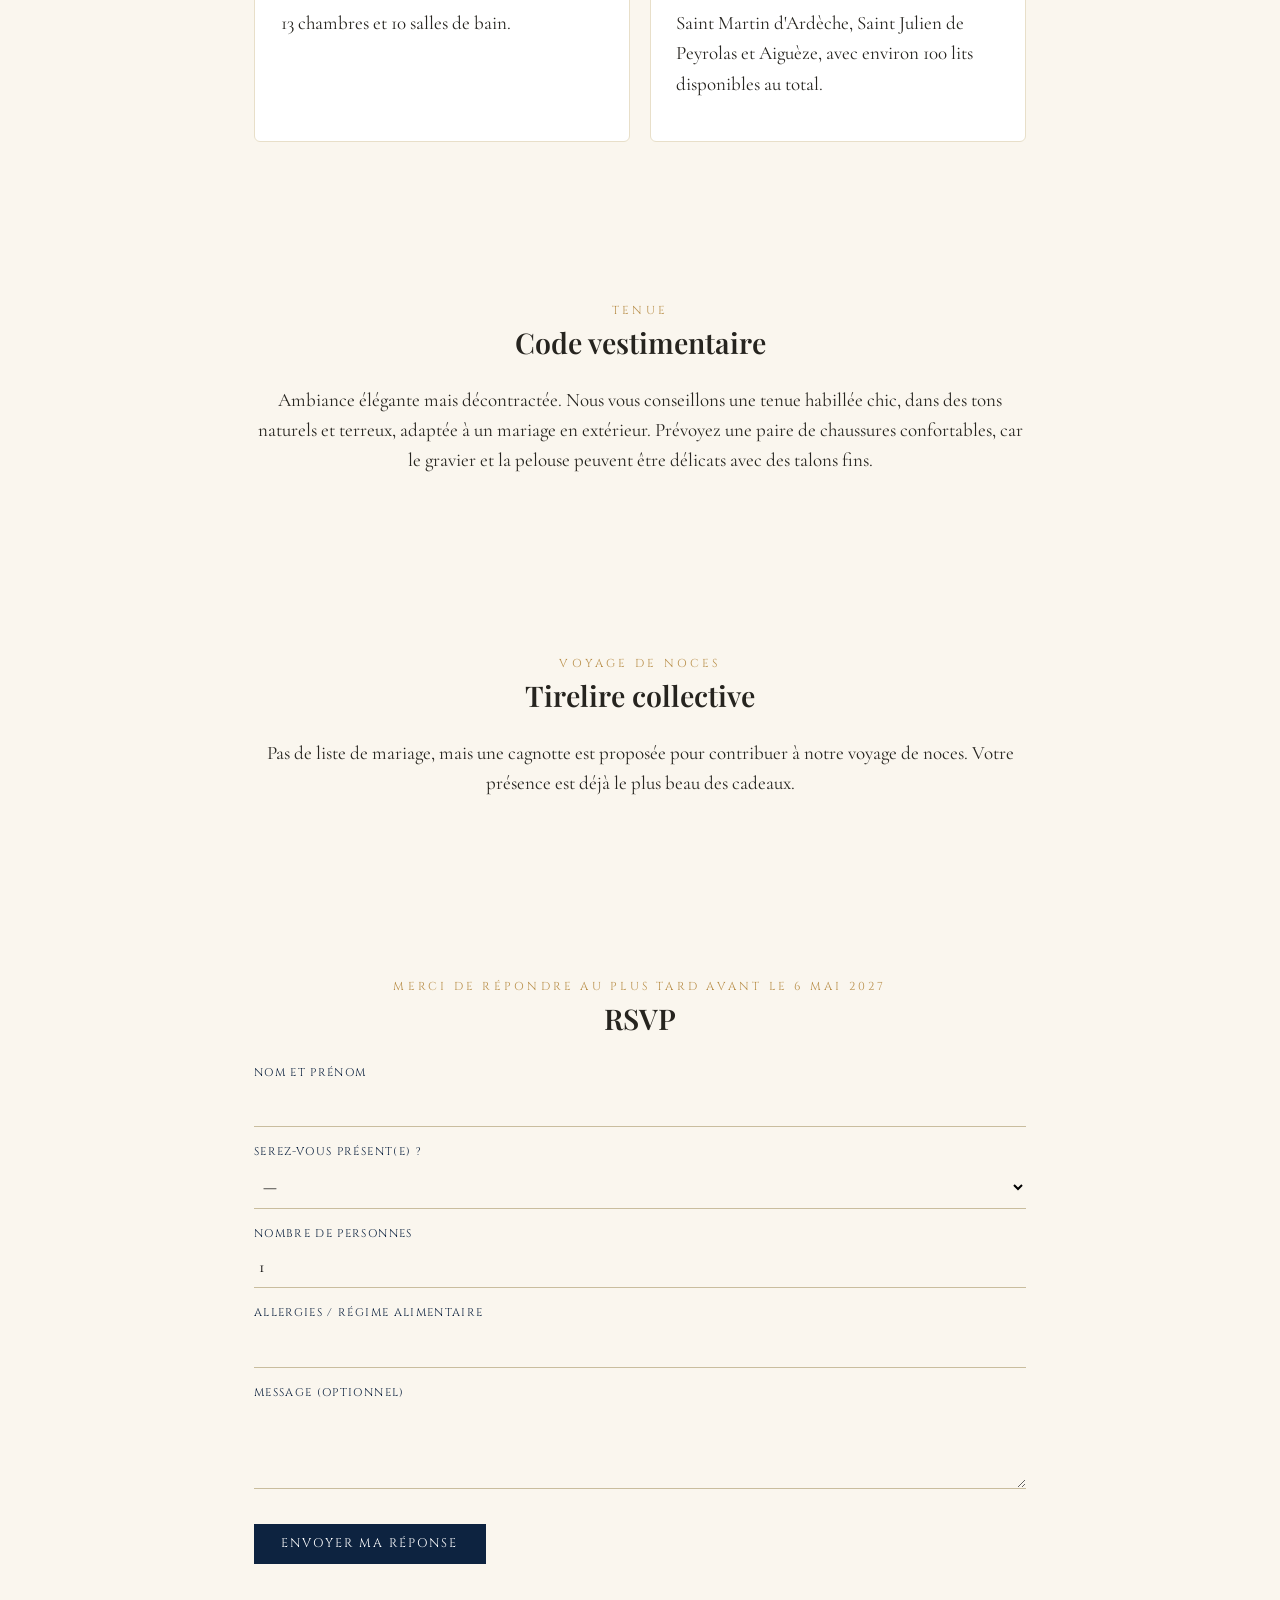
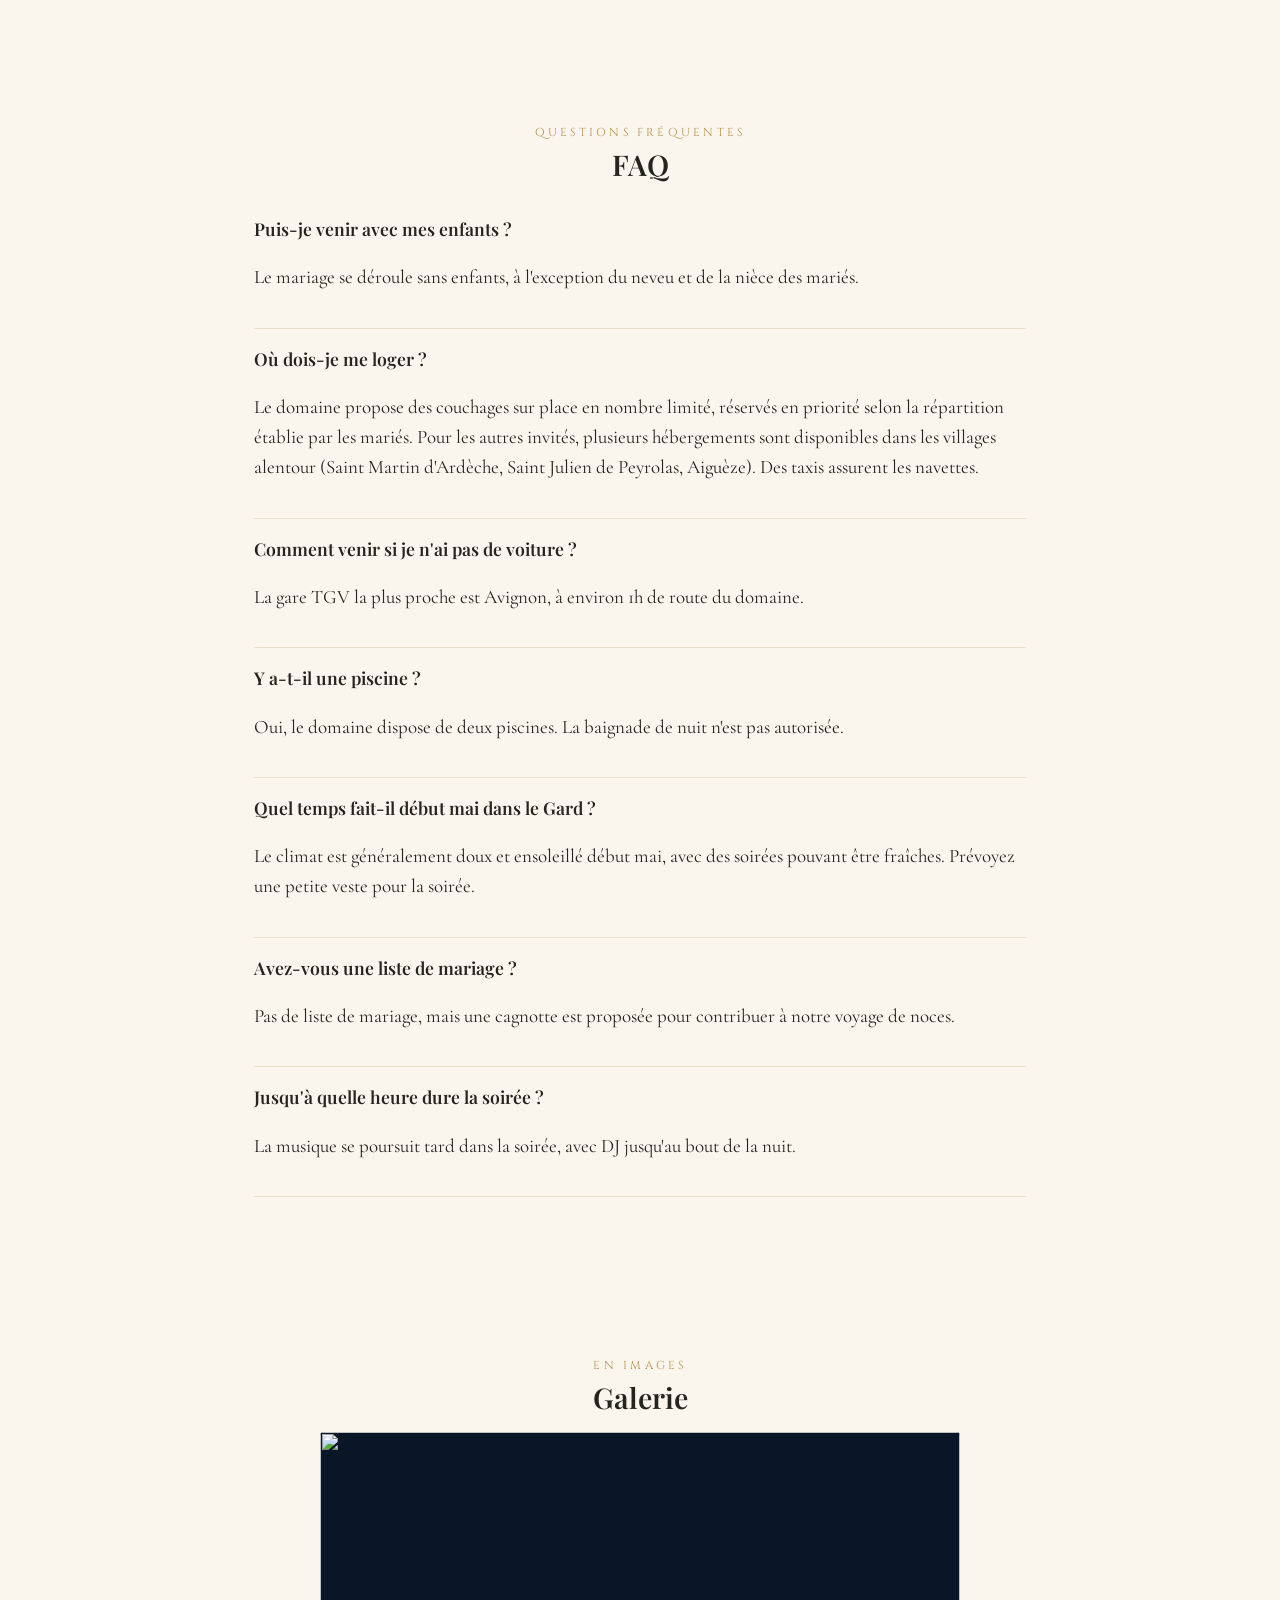
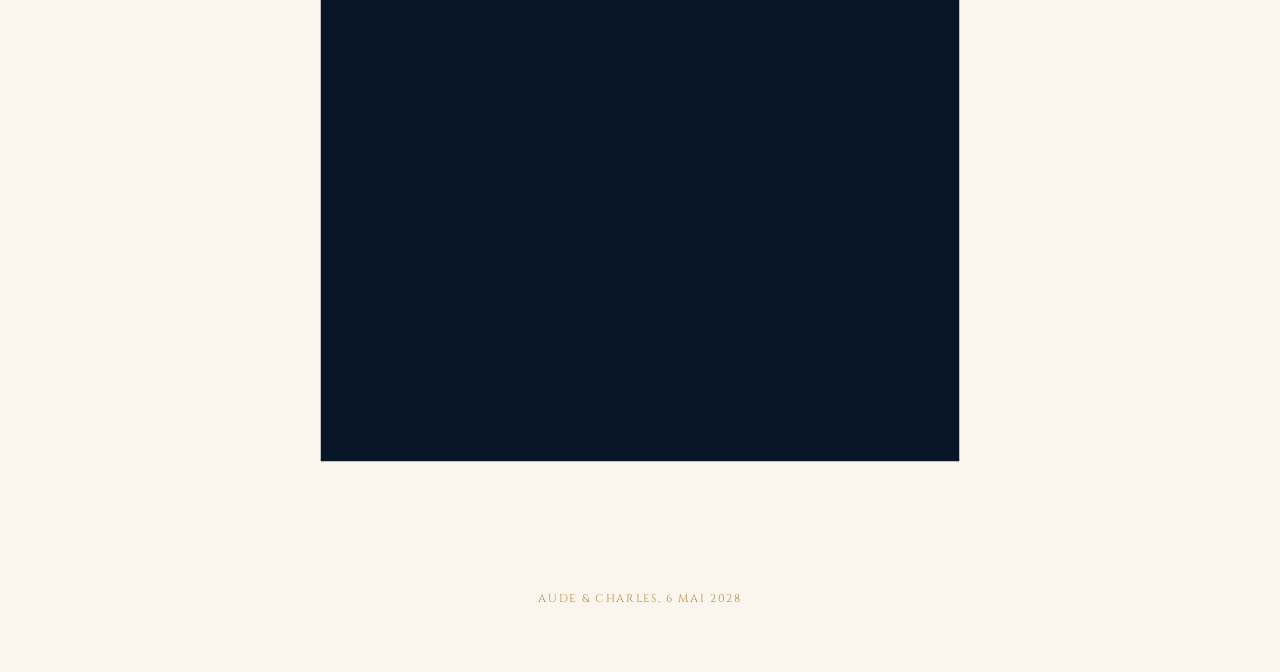
==== commit c2f041ab: "valider et push" ====
--- a/version 1 site/index (4).html
+++ b/version 1 site/index (4).html
@@ -262,32 +262,23 @@
 <section id="hebergement">
   <div class="eyebrow center">Sur place</div>
   <h2 class="center">Hébergement</h2>
-  <p class="center">Le domaine propose des couchages sur place en nombre limité, en priorité pour une partie des invités. Pour l'instant, voici les options générales.</p>
+  <p class="center">Le domaine propose des couchages sur place en nombre limité, en priorité pour une partie des invités.</p>
   <div class="gite-grid">
     <div class="card gite">
       <h3>30 couchages au domaine</h3>
       <p>13 chambres et 10 salles de bain.</p>
     </div>
     <div class="card gite">
-      <h3>15 couchages supplémentaires</h3>
-      <p>Chez la voisine, Le Mas d'Hullias.</p>
-    </div>
-    <div class="card gite">
       <h3>Hébergements à proximité</h3>
       <p>Saint Martin d'Ardèche, Saint Julien de Peyrolas et Aiguèze, avec environ 100 lits disponibles au total.</p>
     </div>
-    <div class="card gite">
-      <h3>Logement personnalisé</h3>
-      <p>Une section dédiée sera ajoutée une fois la répartition finale établie.</p>
-    </div>
-  </div>
 </section>
 
 <!-- ================= CODE VESTIMENTAIRE ================= -->
 <section id="dresscode">
   <div class="eyebrow center">Tenue</div>
   <h2 class="center">Code vestimentaire</h2>
-  <p class="center">Ambiance old money Provence : élégante mais décontractée. Nous vous conseillons une tenue habillée chic, dans des tons naturels et terreux, adaptée à un mariage en extérieur. Prévoyez une paire de chaussures confortables, car le gravier et la pelouse peuvent être délicats avec des talons fins.</p>
+  <p class="center">Ambiance élégante mais décontractée. Nous vous conseillons une tenue habillée chic, dans des tons naturels et terreux, adaptée à un mariage en extérieur. Prévoyez une paire de chaussures confortables, car le gravier et la pelouse peuvent être délicats avec des talons fins.</p>
 </section>
 
 <!-- ================= TIRELIRE ================= -->
